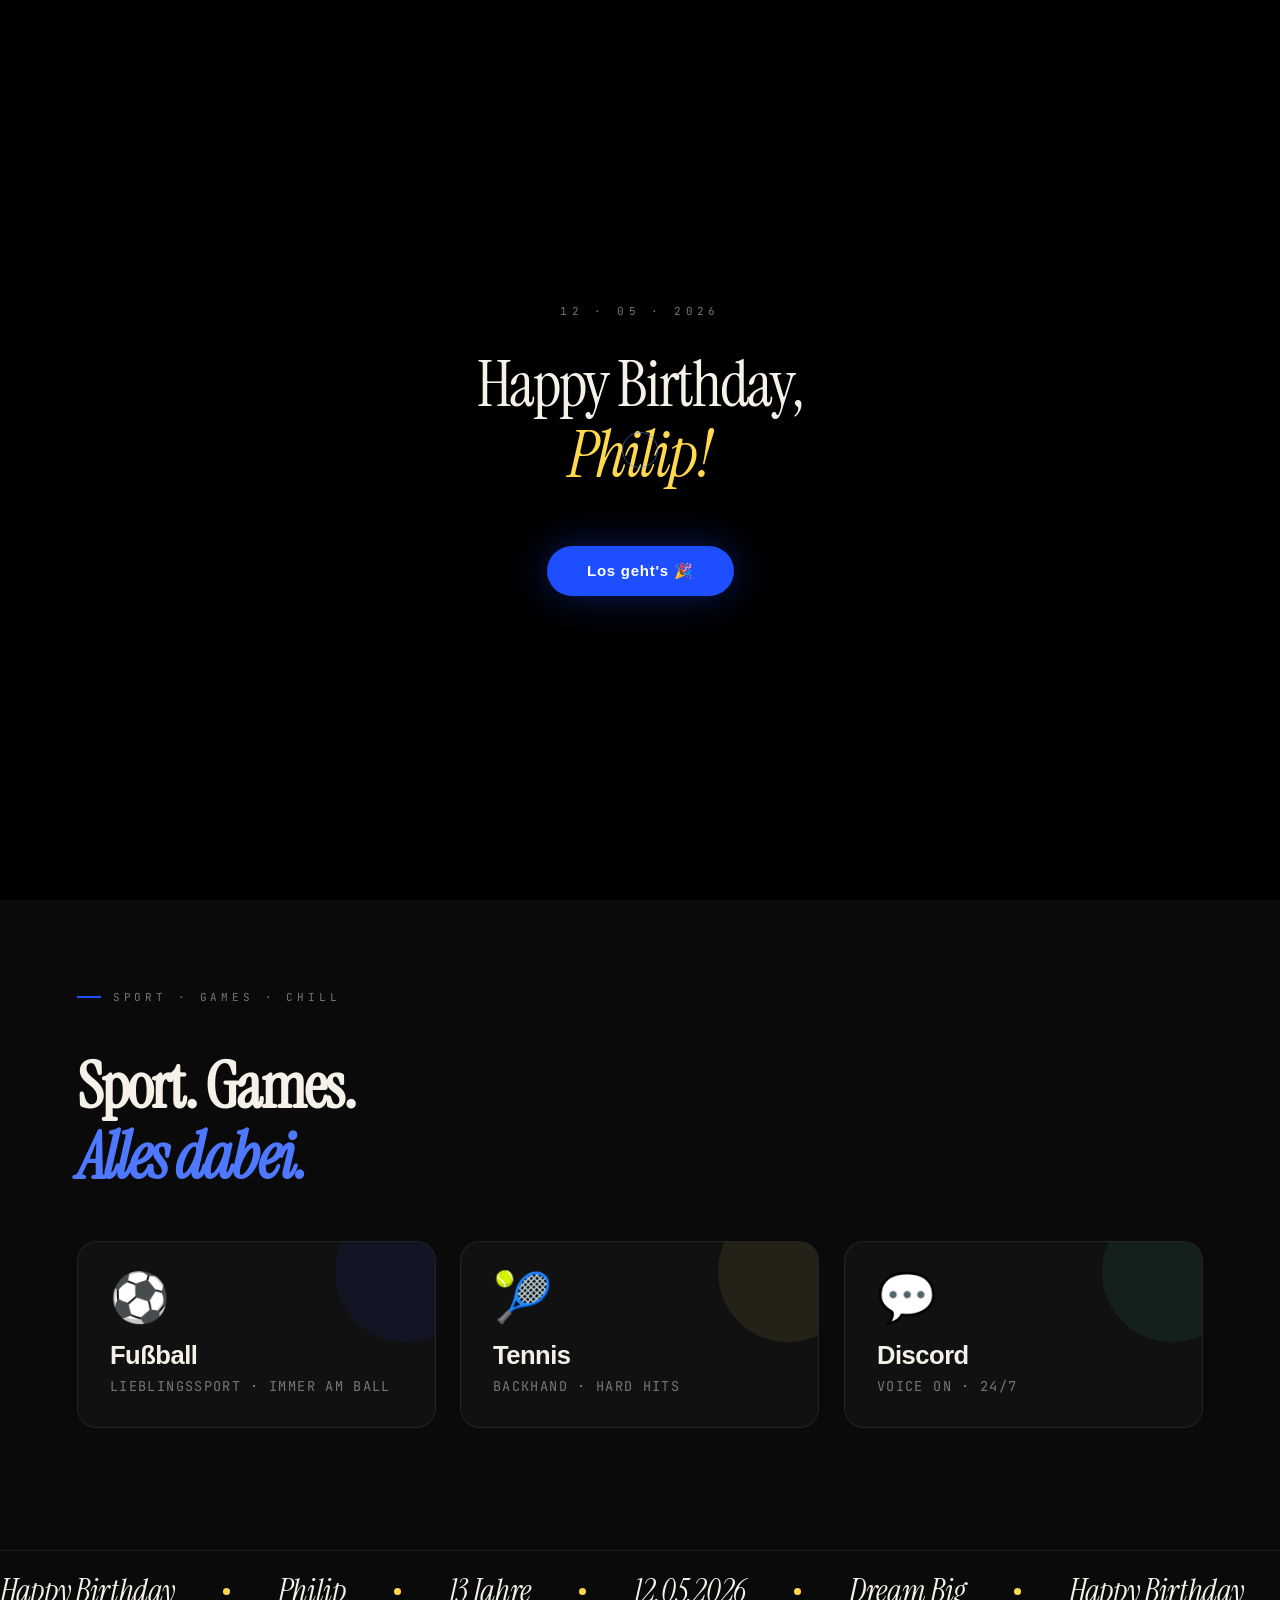
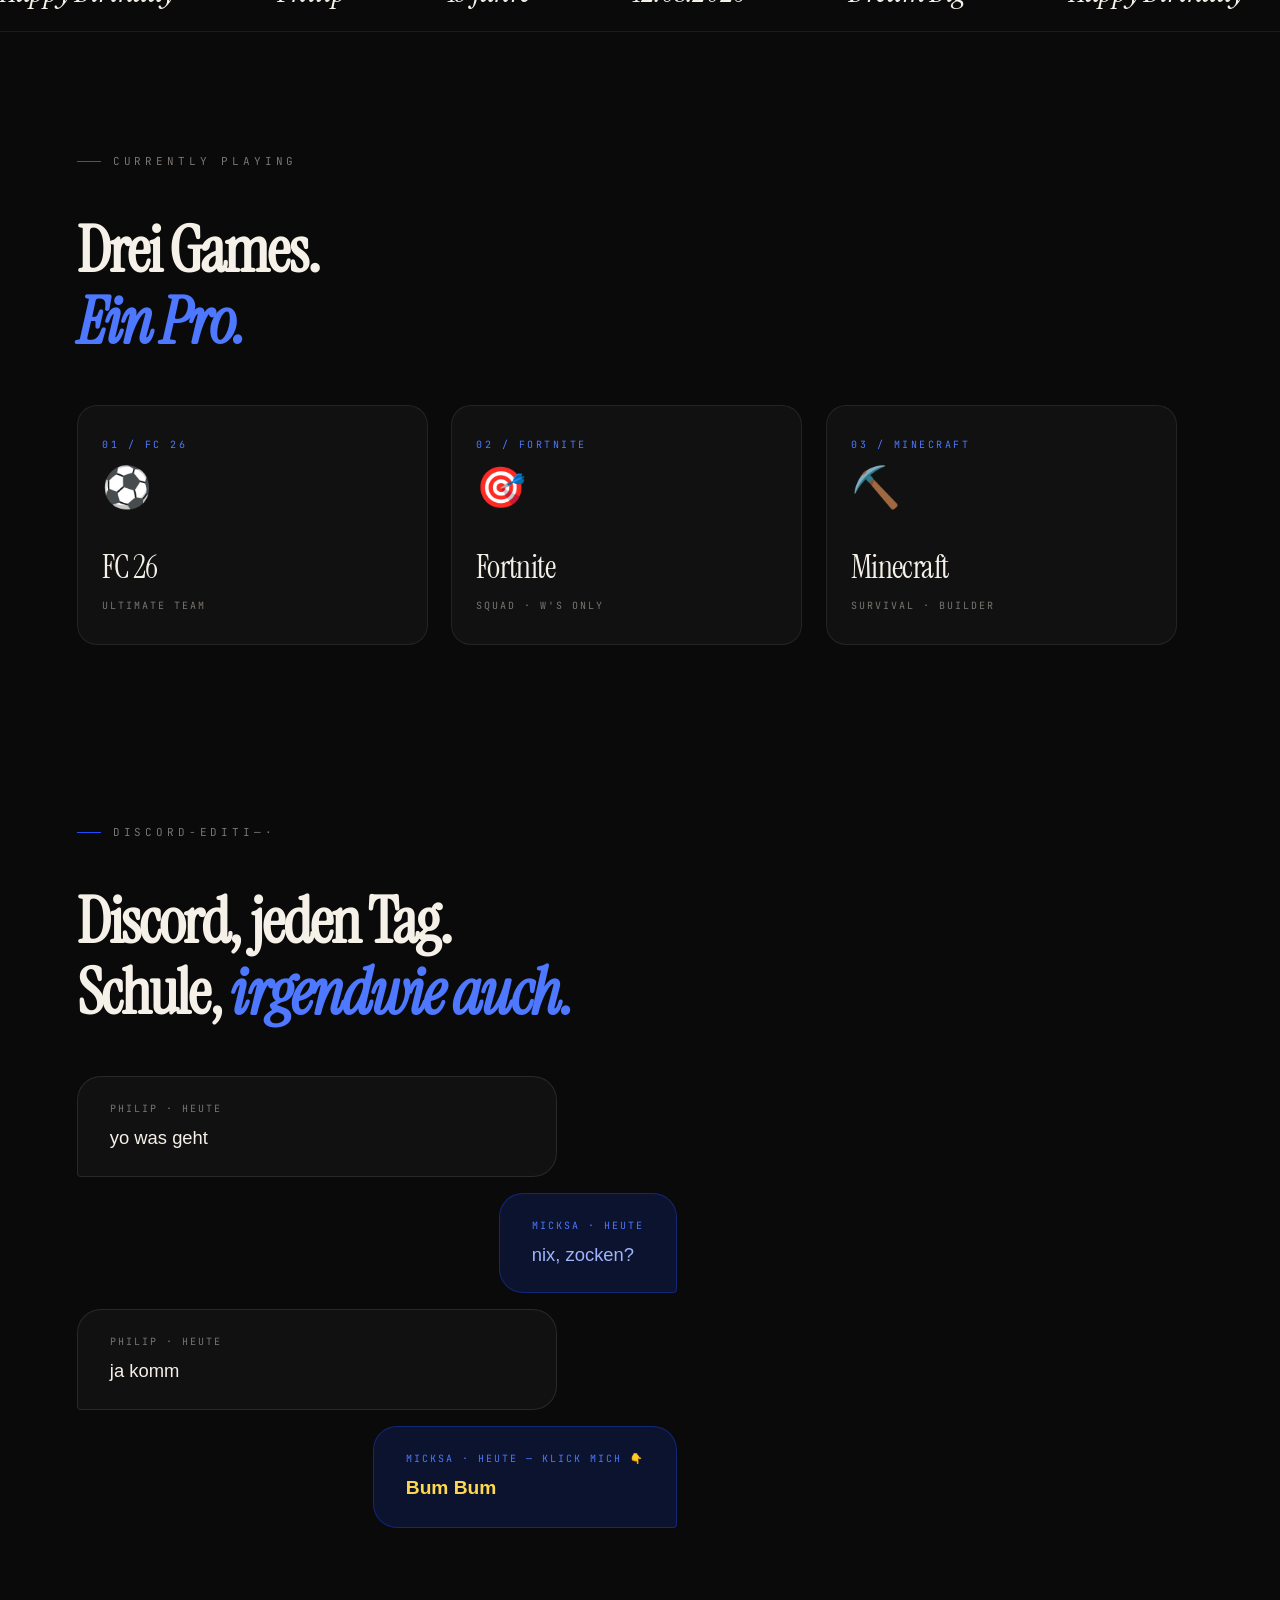
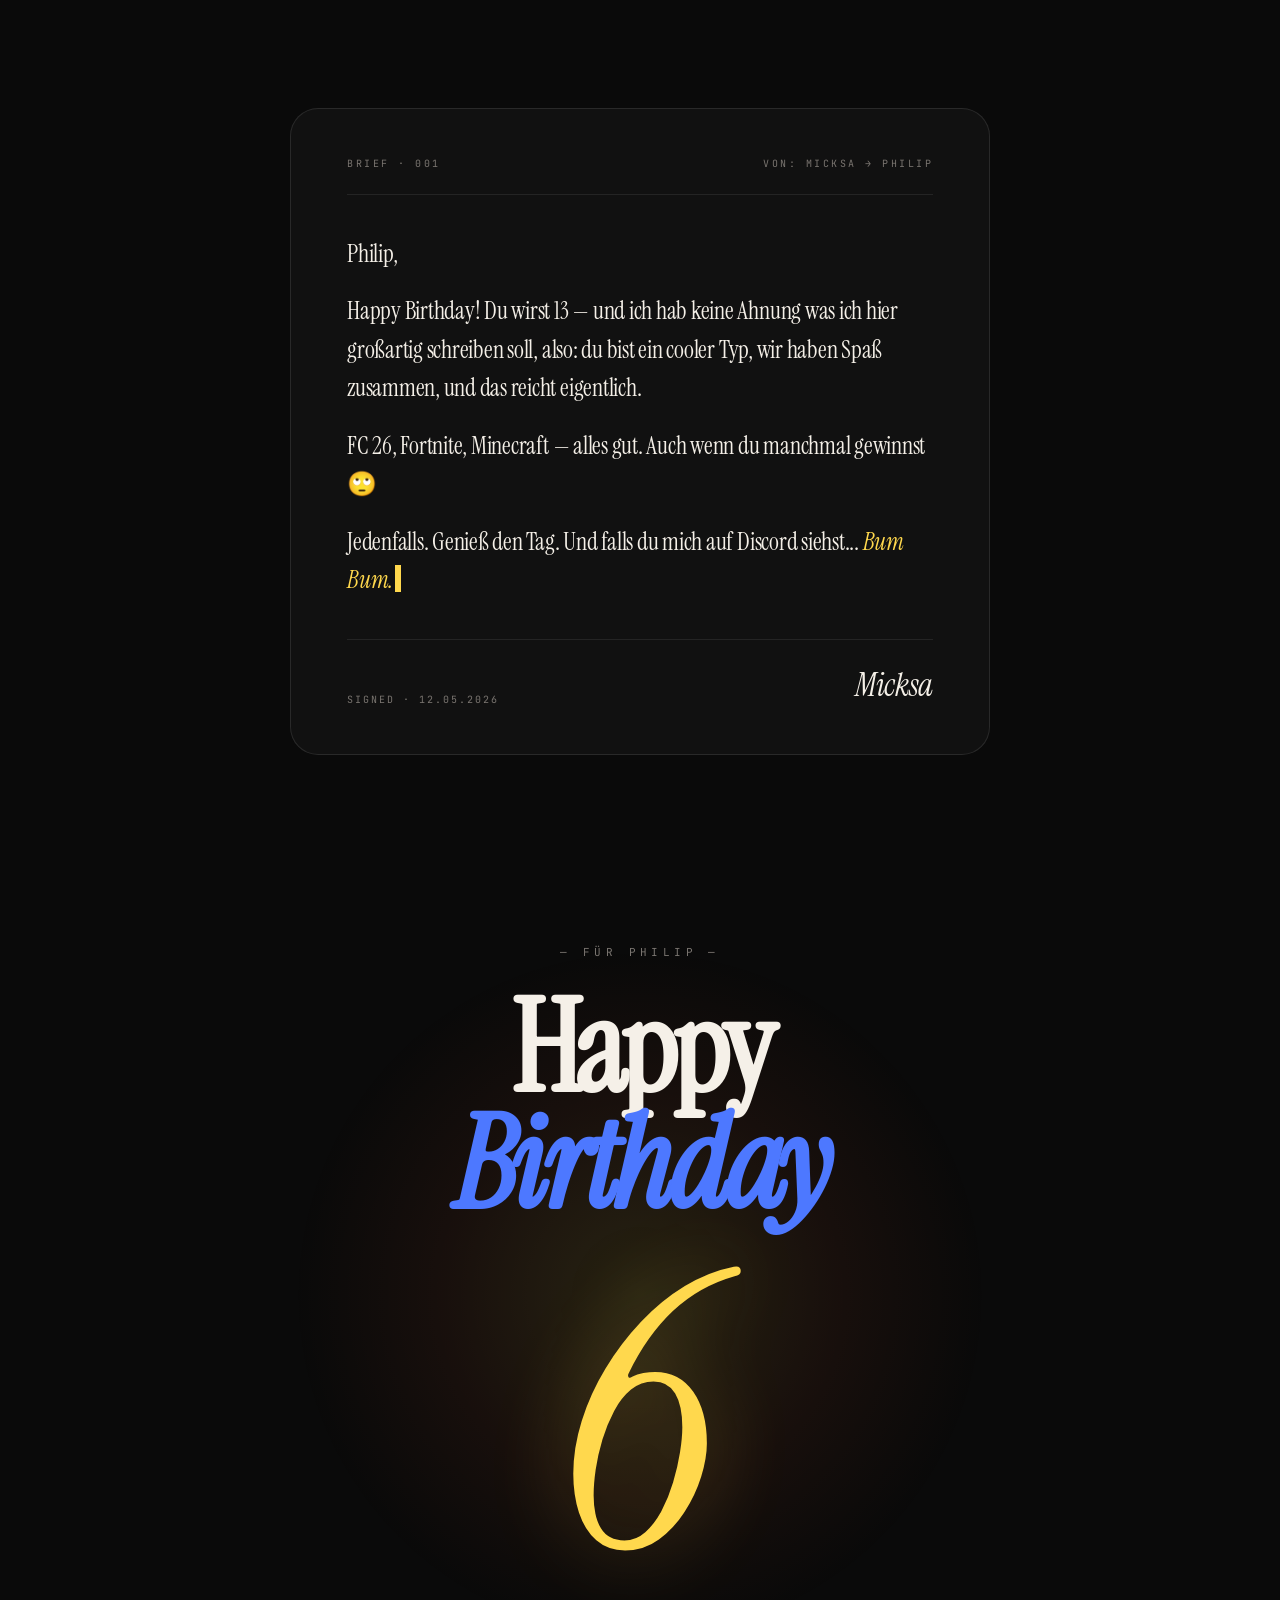
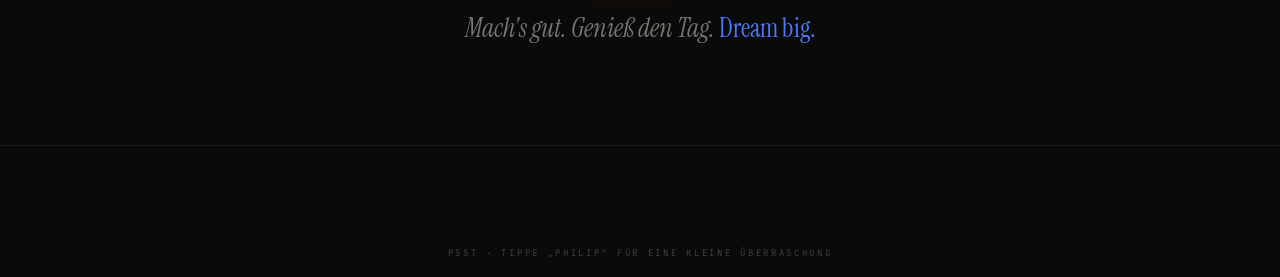
==== philip-birthday.html @ 4ca15276 "Add Philip birthday website" ====
<!DOCTYPE html>
<html lang="de">
<head>
<meta charset="UTF-8">
<meta name="viewport" content="width=device-width, initial-scale=1.0">
<title>Happy Birthday Philip 🎉</title>
<meta name="description" content="Alles Gute zum 13. Geburtstag, Philip!">
<style>
/* ============================================
   PHILIP — HAPPY BIRTHDAY
   Verspielt, bunt, freundlich, schwarz
   ============================================ */

@import url('https://api.fontshare.com/v2/css?f[]=cabinet-grotesk@400,500,700,800,900&display=swap');
@import url('https://fonts.googleapis.com/css2?family=Instrument+Serif:ital@0;1&family=JetBrains+Mono:wght@300;400;500&display=swap');

:root {
  --bg: #0a0a0a;
  --bg-card: #111111;
  --bg-card2: #151515;
  --fg: #f5f0e8;
  --fg-dim: #7a7570;
  --blue: #1d4eff;
  --blue-light: #4d78ff;
  --blue-glow: rgba(29, 78, 255, 0.35);
  --yellow: #ffd84d;
  --yellow-glow: rgba(255, 216, 77, 0.3);
  --orange: #ff6b35;
  --green: #39d98a;
  --pink: #ff4d9e;
  --radius: 20px;
  --radius-sm: 12px;
}

* { box-sizing: border-box; margin: 0; padding: 0; }

html { scroll-behavior: smooth; }

body {
  background: var(--bg);
  color: var(--fg);
  font-family: 'Cabinet Grotesk', 'DM Sans', 'Inter', sans-serif;
  -webkit-font-smoothing: antialiased;
  overflow-x: hidden;
  cursor: default;
}

body.has-cursor,
body.has-cursor * { cursor: none !important; }

::selection { background: var(--blue); color: #fff; }

/* ========== Animated background orbs ========== */
.bg-orbs {
  position: fixed;
  inset: 0;
  z-index: 0;
  overflow: hidden;
  pointer-events: none;
}
.orb {
  position: absolute;
  border-radius: 50%;
  filter: blur(90px);
  opacity: 0.55;
  mix-blend-mode: screen;
  will-change: transform;
}
.orb-1 {
  width: 520px; height: 520px;
  background: radial-gradient(circle, var(--blue) 0%, transparent 70%);
  top: -10%; left: -10%;
  animation: orbDrift1 28s ease-in-out infinite;
}
.orb-2 {
  width: 420px; height: 420px;
  background: radial-gradient(circle, var(--yellow) 0%, transparent 70%);
  top: -5%; right: -10%;
  animation: orbDrift2 34s ease-in-out infinite;
  opacity: 0.4;
}
.orb-3 {
  width: 380px; height: 380px;
  background: radial-gradient(circle, var(--orange) 0%, transparent 70%);
  bottom: -10%; left: 15%;
  animation: orbDrift3 32s ease-in-out infinite;
  opacity: 0.45;
}
.orb-4 {
  width: 340px; height: 340px;
  background: radial-gradient(circle, var(--pink) 0%, transparent 70%);
  bottom: -5%; right: 5%;
  animation: orbDrift4 26s ease-in-out infinite;
  opacity: 0.35;
}
@keyframes orbDrift1 {
  0%, 100% { transform: translate(0, 0) scale(1); }
  33%      { transform: translate(40vw, 50vh) scale(1.15); }
  66%      { transform: translate(20vw, 80vh) scale(0.9); }
}
@keyframes orbDrift2 {
  0%, 100% { transform: translate(0, 0) scale(1); }
  33%      { transform: translate(-50vw, 40vh) scale(1.2); }
  66%      { transform: translate(-30vw, 70vh) scale(0.95); }
}
@keyframes orbDrift3 {
  0%, 100% { transform: translate(0, 0) scale(1); }
  33%      { transform: translate(50vw, -40vh) scale(1.1); }
  66%      { transform: translate(70vw, -20vh) scale(0.85); }
}
@keyframes orbDrift4 {
  0%, 100% { transform: translate(0, 0) scale(1); }
  33%      { transform: translate(-40vw, -50vh) scale(1.25); }
  66%      { transform: translate(-60vw, -30vh) scale(0.9); }
}

/* All sections sit above the orbs */
section, .marquee-wrap, .scroll-progress, .sound-toggle, #intro-overlay {
  position: relative;
  z-index: 1;
}
#intro-overlay { z-index: 10000; }
.scroll-progress { z-index: 1000; }
.sound-toggle { z-index: 500; }

/* ========== Cursor trail ========== */
.cursor-trail {
  position: fixed;
  inset: 0;
  pointer-events: none;
  z-index: 99997;
}
.trail-dot {
  position: absolute;
  width: 6px;
  height: 6px;
  background: var(--blue-light);
  border-radius: 50%;
  pointer-events: none;
  transform: translate(-50%, -50%);
  animation: trailFade 0.7s ease-out forwards;
  box-shadow: 0 0 12px var(--blue-glow);
}
@keyframes trailFade {
  0%   { opacity: 0.8; transform: translate(-50%, -50%) scale(1); }
  100% { opacity: 0;   transform: translate(-50%, -50%) scale(0.3); }
}

/* ========== Magnetic ========== */
[data-magnetic] {
  transition: transform 0.4s cubic-bezier(0.2, 0.7, 0.2, 1);
  will-change: transform;
}

/* ========== Scroll progress ========== */
.scroll-progress {
  position: fixed;
  top: 0; left: 0; right: 0;
  height: 3px;
  background: rgba(255,255,255,0.08);
  z-index: 1000;
}
.scroll-progress .fill {
  height: 100%;
  background: linear-gradient(90deg, var(--blue), var(--yellow));
  width: 0%;
  transition: width 0.1s linear;
}

/* ========== Sound toggle ========== */
.sound-toggle {
  position: fixed;
  bottom: 28px;
  right: 28px;
  z-index: 500;
  background: rgba(255,255,255,0.07);
  backdrop-filter: blur(12px);
  border: 1.5px solid rgba(255,255,255,0.12);
  color: var(--fg-dim);
  font-family: 'JetBrains Mono', monospace;
  font-size: 10px;
  letter-spacing: 0.2em;
  text-transform: uppercase;
  padding: 10px 16px;
  cursor: pointer;
  border-radius: 999px;
  display: flex;
  align-items: center;
  gap: 8px;
  transition: all 0.3s;
}
.sound-toggle:hover {
  border-color: var(--blue);
  color: var(--blue);
}
.sound-toggle .bars {
  display: inline-flex;
  gap: 2px;
  align-items: center;
  height: 12px;
}
.sound-toggle .bars span {
  display: block;
  width: 2px;
  background: currentColor;
  height: 30%;
  border-radius: 999px;
}
.sound-toggle.on .bars span { animation: eq 0.9s ease-in-out infinite; }
.sound-toggle.on .bars span:nth-child(2) { animation-delay: 0.15s; }
.sound-toggle.on .bars span:nth-child(3) { animation-delay: 0.3s; }
.sound-toggle.on .bars span:nth-child(4) { animation-delay: 0.45s; }
@keyframes eq {
  0%, 100% { height: 30%; }
  50% { height: 100%; }
}

/* ========== Custom cursor ========== */
.cursor-dot {
  position: fixed;
  width: 8px;
  height: 8px;
  background: var(--blue);
  border-radius: 50%;
  pointer-events: none;
  z-index: 99999;
  left: -20px;
  top: -20px;
  transform: translate(-50%, -50%);
  transition: transform 0.15s, background 0.3s, width 0.2s, height 0.2s;
  will-change: transform, left, top;
}
.cursor-ring {
  position: fixed;
  width: 36px;
  height: 36px;
  border: 1.5px solid rgba(77, 120, 255, 0.6);
  border-radius: 50%;
  pointer-events: none;
  z-index: 99998;
  left: -50px;
  top: -50px;
  transform: translate(-50%, -50%);
  transition: width 0.3s cubic-bezier(0.2, 0.7, 0.2, 1),
              height 0.3s cubic-bezier(0.2, 0.7, 0.2, 1),
              border-color 0.3s;
  will-change: left, top;
}
.cursor-ring.hover {
  width: 60px;
  height: 60px;
  border-color: var(--blue);
}
.cursor-dot.hover {
  width: 12px;
  height: 12px;
  background: var(--yellow);
}

/* ========== Bum Bum easter egg ========== */
.bumbum-pop {
  position: fixed;
  font-family: 'Instrument Serif', serif;
  font-style: italic;
  font-size: clamp(2.5rem, 7vw, 7rem);
  pointer-events: none;
  z-index: 9000;
  white-space: nowrap;
  animation: bumbumAnim 1.4s cubic-bezier(0.2, 0.9, 0.3, 1) forwards;
}
@keyframes bumbumAnim {
  0%   { opacity: 0; transform: translate(-50%,-50%) scale(0.5) rotate(-6deg); }
  18%  { opacity: 1; transform: translate(-50%,-50%) scale(1.15) rotate(-6deg); }
  65%  { opacity: 1; transform: translate(-50%,-50%) scale(1) rotate(-6deg); }
  100% { opacity: 0; transform: translate(-50%,-50%) scale(1.5) rotate(-6deg); }
}

/* ========== BumBum counter badge ========== */
.bumbum-badge {
  position: fixed;
  bottom: 28px;
  left: 28px;
  z-index: 500;
  background: rgba(255,255,255,0.06);
  border: 1.5px solid rgba(255,255,255,0.1);
  border-radius: 999px;
  padding: 10px 16px;
  font-family: 'JetBrains Mono', monospace;
  font-size: 10px;
  letter-spacing: 0.2em;
  text-transform: uppercase;
  color: var(--fg-dim);
  backdrop-filter: blur(12px);
}
.bumbum-badge span { color: var(--yellow); font-weight: 500; }

/* ========== Reveal animations ========== */
.reveal {
  opacity: 0;
  transform: translateY(36px);
  transition: opacity 1s cubic-bezier(0.2, 0.7, 0.2, 1),
              transform 1s cubic-bezier(0.2, 0.7, 0.2, 1);
}
.reveal.in { opacity: 1; transform: translateY(0); }

.reveal-up {
  opacity: 0;
  transform: translateY(60px);
  transition: opacity 1.2s cubic-bezier(0.2, 0.7, 0.2, 1),
              transform 1.2s cubic-bezier(0.2, 0.7, 0.2, 1);
}
.reveal-up.in { opacity: 1; transform: translateY(0); }

.reveal-scale {
  opacity: 0;
  transform: scale(0.88);
  transition: opacity 1s cubic-bezier(0.2, 0.7, 0.2, 1),
              transform 1s cubic-bezier(0.2, 0.7, 0.2, 1);
}
.reveal-scale.in { opacity: 1; transform: scale(1); }

.delay-1 { transition-delay: 0.1s !important; }
.delay-2 { transition-delay: 0.2s !important; }
.delay-3 { transition-delay: 0.35s !important; }
.delay-4 { transition-delay: 0.5s !important; }
.delay-5 { transition-delay: 0.65s !important; }

/* ========== SECTIONS ========== */
section {
  width: 100%;
  min-height: 100vh;
  display: flex;
  align-items: center;
  justify-content: center;
  padding: 8vh 6vw;
  position: relative;
  overflow: hidden;
}

/* ========== INTRO OVERLAY ========== */
#intro-overlay {
  position: fixed;
  inset: 0;
  background: #000;
  z-index: 10000;
  display: flex;
  align-items: center;
  justify-content: center;
  flex-direction: column;
  gap: 2rem;
  cursor: pointer;
  transition: opacity 1s ease-out, visibility 1s;
}
#intro-overlay.gone {
  opacity: 0;
  visibility: hidden;
  pointer-events: none;
}
.intro-label {
  font-family: 'JetBrains Mono', monospace;
  font-size: 11px;
  letter-spacing: 0.4em;
  color: var(--fg-dim);
  text-transform: uppercase;
  animation: fadeUp 0.8s cubic-bezier(0.2, 0.7, 0.2, 1) 0.2s both;
}
.intro-heading {
  font-family: 'Instrument Serif', serif;
  font-size: clamp(2.5rem, 5vw, 4.5rem);
  letter-spacing: -0.03em;
  text-align: center;
  line-height: 1.1;
  animation: fadeUp 0.8s cubic-bezier(0.2, 0.7, 0.2, 1) 0.4s both;
}
.intro-heading em { font-style: italic; color: var(--yellow); }
.intro-btn {
  margin-top: 1.5rem;
  background: var(--blue);
  color: #fff;
  font-family: 'Cabinet Grotesk', 'DM Sans', sans-serif;
  font-size: 15px;
  font-weight: 700;
  letter-spacing: 0.05em;
  padding: 16px 40px;
  border-radius: 999px;
  border: none;
  cursor: pointer;
  transition: transform 0.25s, box-shadow 0.25s;
  box-shadow: 0 0 40px var(--blue-glow);
  animation: fadeUp 0.8s cubic-bezier(0.2, 0.7, 0.2, 1) 0.6s both;
}
.intro-btn:hover {
  transform: scale(1.06);
  box-shadow: 0 0 70px var(--blue-glow);
}
@keyframes fadeUp {
  from { opacity: 0; transform: translateY(20px); }
  to   { opacity: 1; transform: translateY(0); }
}

/* ========== HERO ========== */
#hero {
  flex-direction: column;
  text-align: center;
  gap: 0;
  min-height: 100vh;
}

.hero-bg-glow {
  position: absolute;
  width: 700px;
  height: 700px;
  border-radius: 50%;
  background: radial-gradient(circle, rgba(29,78,255,0.18) 0%, rgba(77,120,255,0.06) 50%, transparent 70%);
  left: 50%;
  top: 50%;
  transform: translate(-50%, -50%);
  pointer-events: none;
  transition: transform 0.6s cubic-bezier(0.2, 0.7, 0.2, 1);
  will-change: transform;
}

.hero-eyebrow {
  font-family: 'JetBrains Mono', monospace;
  font-size: 11px;
  letter-spacing: 0.4em;
  color: var(--fg-dim);
  text-transform: uppercase;
  margin-bottom: 2rem;
}

.hero-name {
  font-family: 'Instrument Serif', serif;
  font-size: clamp(4rem, 15vw, 14rem);
  line-height: 0.88;
  letter-spacing: -0.02em;
  padding: 0.05em 0.1em;
  position: relative;
}

/* Split-letter spans injected by JS */
.hero-name .letter-wrap {
  background: linear-gradient(135deg, #fff 0%, var(--blue-light) 55%, var(--yellow) 100%);
  -webkit-background-clip: text;
  -webkit-text-fill-color: transparent;
  background-clip: text;
  background-size: 200% 200%;
  animation: heroShimmer 6s ease-in-out infinite alternate;
  display: inline-block;
}

.hero-name .letter {
  display: inline-block;
  opacity: 0;
  transform: translateY(0.5em) scale(0.8);
  transition: opacity 0.7s cubic-bezier(0.2, 0.7, 0.2, 1),
              transform 0.7s cubic-bezier(0.2, 0.7, 0.2, 1);
}
.hero-name .letter.in {
  opacity: 1;
  transform: translateY(0) scale(1);
}

@keyframes heroShimmer {
  0%   { background-position: 0% 50%; }
  100% { background-position: 100% 50%; }
}

.hero-subline {
  font-family: 'Instrument Serif', serif;
  font-style: italic;
  font-size: clamp(1.2rem, 2.5vw, 2.2rem);
  color: var(--fg-dim);
  margin-top: 1.5rem;
  letter-spacing: -0.01em;
}
.hero-subline em { color: var(--yellow); font-style: normal; }

/* Floating confetti shapes */
.confetti {
  position: absolute;
  border-radius: 50%;
  pointer-events: none;
  opacity: 0.5;
  animation: confettiFloat linear infinite;
}
@keyframes confettiFloat {
  0%   { transform: translateY(0) rotate(0deg); opacity: 0.5; }
  100% { transform: translateY(-110vh) rotate(720deg); opacity: 0; }
}

.hero-date-pill {
  margin-top: 3rem;
  display: inline-flex;
  align-items: center;
  gap: 12px;
  padding: 12px 24px;
  border: 1.5px solid rgba(255,255,255,0.15);
  border-radius: 999px;
  font-family: 'JetBrains Mono', monospace;
  font-size: 11px;
  letter-spacing: 0.25em;
  text-transform: uppercase;
  color: var(--fg-dim);
}
.hero-date-pill .dot {
  width: 7px; height: 7px;
  background: var(--yellow);
  border-radius: 50%;
  box-shadow: 0 0 12px var(--yellow-glow);
  animation: pulse 1.6s ease-in-out infinite;
}
@keyframes pulse {
  0%, 100% { transform: scale(1); opacity: 1; }
  50% { transform: scale(1.5); opacity: 0.6; }
}

/* Hero scroll cue */
.hero-scroll-cue {
  position: absolute;
  bottom: 2.5rem;
  left: 50%;
  transform: translateX(-50%);
  display: flex;
  flex-direction: column;
  align-items: center;
  gap: 0.6rem;
  color: var(--fg-dim);
  font-family: 'JetBrains Mono', monospace;
  font-size: 9px;
  letter-spacing: 0.4em;
  text-transform: uppercase;
  opacity: 0;
  animation: scrollCueFade 1s ease-out 2.5s forwards;
}
.hero-scroll-cue .cue-line {
  width: 1px;
  height: 48px;
  background: linear-gradient(to bottom, var(--blue-light), transparent);
  animation: scrollLine 1.8s ease-in-out infinite;
}
@keyframes scrollCueFade {
  from { opacity: 0; transform: translateX(-50%) translateY(8px); }
  to   { opacity: 1; transform: translateX(-50%) translateY(0); }
}
@keyframes scrollLine {
  0%   { transform: scaleY(0); transform-origin: top; opacity: 0; }
  40%  { transform: scaleY(1); transform-origin: top; opacity: 1; }
  60%  { transform: scaleY(1); transform-origin: bottom; opacity: 1; }
  100% { transform: scaleY(0); transform-origin: bottom; opacity: 0; }
}

/* ========== HOBBIES ========== */
#hobbies {
  flex-direction: column;
  gap: 3rem;
  align-items: flex-start;
  min-height: auto;
  padding: 10vh 6vw;
}

.section-label {
  font-family: 'JetBrains Mono', monospace;
  font-size: 11px;
  letter-spacing: 0.35em;
  color: var(--fg-dim);
  text-transform: uppercase;
  display: flex;
  align-items: center;
  gap: 12px;
}
.section-label::before {
  content: '';
  display: block;
  width: 24px;
  height: 1.5px;
  background: var(--blue);
}

.hobbies-heading {
  font-family: 'Instrument Serif', serif;
  font-size: clamp(2.5rem, 5vw, 4rem);
  letter-spacing: -0.03em;
  line-height: 1.1;
  max-width: 18ch;
}
.hobbies-heading em { font-style: italic; color: var(--blue-light); }

.hobbies-grid {
  display: grid;
  grid-template-columns: repeat(auto-fill, minmax(300px, 1fr));
  gap: 1.5rem;
  width: 100%;
  max-width: 1200px;
}

/* Card shine layer */
.card-shine {
  position: absolute;
  inset: 0;
  border-radius: inherit;
  pointer-events: none;
  opacity: 0;
  transition: opacity 0.3s;
  z-index: 2;
}

.hobby-card {
  background: var(--bg-card);
  border: 1.5px solid rgba(255,255,255,0.08);
  border-radius: var(--radius);
  padding: 2rem;
  position: relative;
  overflow: hidden;
  transition: border-color 0.4s, box-shadow 0.4s;
  cursor: default;
  transform-style: preserve-3d;
  will-change: transform;
}
.hobby-card.blue:hover  { border-color: var(--blue);   box-shadow: 0 20px 60px rgba(29,78,255,0.2); }
.hobby-card.yellow:hover{ border-color: var(--yellow);  box-shadow: 0 20px 60px rgba(255,216,77,0.15); }
.hobby-card.green:hover { border-color: var(--green);   box-shadow: 0 20px 60px rgba(57,217,138,0.15); }
.hobby-card.orange:hover{ border-color: var(--orange);  box-shadow: 0 20px 60px rgba(255,107,53,0.15); }
.hobby-card.pink:hover  { border-color: var(--pink);    box-shadow: 0 20px 60px rgba(255,77,158,0.15); }

.hobby-card .card-icon {
  font-size: 3rem;
  margin-bottom: 1.2rem;
  display: block;
  line-height: 1;
  position: relative;
  z-index: 3;
}
.hobby-card .card-title {
  font-size: 1.6rem;
  font-weight: 800;
  letter-spacing: -0.02em;
  margin-bottom: 0.5rem;
  line-height: 1.1;
  position: relative;
  z-index: 3;
}
.hobby-card .card-sub {
  font-size: 0.85rem;
  color: var(--fg-dim);
  font-family: 'JetBrains Mono', monospace;
  letter-spacing: 0.1em;
  text-transform: uppercase;
  position: relative;
  z-index: 3;
}

.hobby-card .accent-blob {
  position: absolute;
  width: 140px;
  height: 140px;
  border-radius: 50%;
  top: -40px;
  right: -40px;
  opacity: 0.08;
  pointer-events: none;
  transition: opacity 0.4s, transform 0.4s;
}
.hobby-card:hover .accent-blob { opacity: 0.18; transform: scale(1.3); }
.hobby-card.blue  .accent-blob { background: var(--blue); }
.hobby-card.yellow .accent-blob{ background: var(--yellow); }
.hobby-card.green  .accent-blob{ background: var(--green); }
.hobby-card.orange .accent-blob{ background: var(--orange); }
.hobby-card.pink   .accent-blob{ background: var(--pink); }

/* ========== GAMES ========== */
#games {
  flex-direction: column;
  gap: 3rem;
  align-items: flex-start;
  min-height: auto;
  padding: 10vh 6vw;
}

.games-row {
  display: grid;
  grid-template-columns: repeat(3, 1fr);
  gap: 1.5rem;
  width: 100%;
  max-width: 1100px;
}

.game-card {
  background: var(--bg-card);
  border: 1.5px solid rgba(255,255,255,0.08);
  border-radius: var(--radius);
  padding: 2rem 1.5rem;
  position: relative;
  overflow: hidden;
  transition: border-color 0.4s, box-shadow 0.4s;
  cursor: default;
  display: flex;
  flex-direction: column;
  gap: 1rem;
  min-height: 240px;
  transform-style: preserve-3d;
  will-change: transform;
}
.game-card:hover {
  border-color: var(--blue);
  box-shadow: 0 24px 60px rgba(29,78,255,0.18);
}
.game-card .num {
  font-family: 'JetBrains Mono', monospace;
  font-size: 10px;
  letter-spacing: 0.25em;
  color: var(--blue-light);
  position: relative;
  z-index: 3;
}
.game-card .g-icon {
  font-size: 2.5rem;
  line-height: 1;
  position: relative;
  z-index: 3;
}
.game-card .g-name {
  font-family: 'Instrument Serif', serif;
  font-size: clamp(1.6rem, 2.5vw, 2.2rem);
  letter-spacing: -0.02em;
  line-height: 1;
  margin-top: auto;
  position: relative;
  z-index: 3;
}
.game-card .g-tag {
  font-family: 'JetBrains Mono', monospace;
  font-size: 10px;
  letter-spacing: 0.2em;
  text-transform: uppercase;
  color: var(--fg-dim);
  position: relative;
  z-index: 3;
}
.game-card .glow-bg {
  position: absolute;
  inset: 0;
  opacity: 0;
  background: radial-gradient(circle at 70% 30%, var(--blue-glow), transparent 70%);
  pointer-events: none;
  transition: opacity 0.5s;
}
.game-card:hover .glow-bg { opacity: 1; }

/* ========== MARQUEE ========== */
.marquee-wrap {
  width: 100%;
  overflow: hidden;
  border-top: 1.5px solid rgba(255,255,255,0.07);
  border-bottom: 1.5px solid rgba(255,255,255,0.07);
  padding: 1.2rem 0;
  margin: 2rem 0;
  position: relative;
  z-index: 2;
}
.marquee-track {
  display: inline-flex;
  gap: 3rem;
  white-space: nowrap;
  animation: marquee 30s linear infinite;
  font-family: 'Instrument Serif', serif;
  font-style: italic;
  font-size: clamp(1.2rem, 2.5vw, 2rem);
  letter-spacing: -0.01em;
}
.marquee-track span {
  display: inline-flex;
  align-items: center;
  gap: 3rem;
}
.marquee-track .dot {
  width: 7px; height: 7px;
  background: var(--yellow);
  border-radius: 50%;
  flex-shrink: 0;
}
@keyframes marquee {
  0% { transform: translateX(0); }
  100% { transform: translateX(-50%); }
}

/* ========== DISCORD ========== */
#discord {
  flex-direction: column;
  align-items: flex-start;
  gap: 3rem;
  min-height: auto;
  padding: 10vh 6vw;
}

.discord-bubble {
  background: var(--bg-card);
  border: 1.5px solid rgba(255,255,255,0.1);
  border-radius: 24px;
  border-bottom-left-radius: 4px;
  padding: 1.5rem 2rem;
  max-width: 480px;
  font-size: 1.15rem;
  line-height: 1.5;
  position: relative;
  transition: border-color 0.3s, transform 0.2s;
}
.discord-bubble.right {
  border-radius: 24px;
  border-bottom-right-radius: 4px;
  align-self: flex-end;
  background: rgba(29,78,255,0.15);
  border-color: rgba(29,78,255,0.35);
  color: #a0b4ff;
}
.discord-bubble.bum-trigger:hover {
  transform: scale(1.02);
  border-color: var(--yellow) !important;
}
.discord-bubble .user {
  font-family: 'JetBrains Mono', monospace;
  font-size: 10px;
  letter-spacing: 0.2em;
  text-transform: uppercase;
  margin-bottom: 0.5rem;
  color: var(--fg-dim);
}
.discord-bubble.right .user { color: var(--blue-light); }

.discord-chat {
  display: flex;
  flex-direction: column;
  gap: 1rem;
  width: 100%;
  max-width: 600px;
}

/* ========== BRIEF ========== */
#brief {
  flex-direction: column;
  align-items: center;
  text-align: left;
  min-height: auto;
  padding: 10vh 6vw;
}

.brief-card {
  max-width: 700px;
  width: 100%;
  background: var(--bg-card);
  border: 1.5px solid rgba(255,255,255,0.1);
  border-radius: 28px;
  padding: 3rem 3.5rem;
  transition: border-color 0.5s, box-shadow 0.5s;
}
.brief-card:hover {
  border-color: rgba(255,255,255,0.18);
  box-shadow: 0 30px 80px rgba(0,0,0,0.4);
}

.brief-header {
  display: flex;
  justify-content: space-between;
  align-items: center;
  margin-bottom: 2.5rem;
  padding-bottom: 1.5rem;
  border-bottom: 1.5px solid rgba(255,255,255,0.08);
  font-family: 'JetBrains Mono', monospace;
  font-size: 10px;
  letter-spacing: 0.25em;
  text-transform: uppercase;
  color: var(--fg-dim);
}

.brief-text {
  font-family: 'Instrument Serif', serif;
  font-size: clamp(1.1rem, 2vw, 1.5rem);
  line-height: 1.6;
  letter-spacing: -0.01em;
  color: var(--fg);
}
.brief-text p { margin-bottom: 1.2rem; }
.brief-text p:last-child { margin-bottom: 0; }
.brief-text em { font-style: italic; color: var(--yellow); }

.brief-signature {
  margin-top: 2.5rem;
  padding-top: 1.5rem;
  border-top: 1.5px solid rgba(255,255,255,0.08);
  display: flex;
  justify-content: space-between;
  align-items: flex-end;
}
.brief-signature .from {
  font-family: 'JetBrains Mono', monospace;
  font-size: 10px;
  letter-spacing: 0.2em;
  text-transform: uppercase;
  color: var(--fg-dim);
}
.brief-signature .name {
  font-family: 'Instrument Serif', serif;
  font-style: italic;
  font-size: 2rem;
  color: var(--fg);
  letter-spacing: -0.01em;
}
.brief-cursor {
  display: inline-block;
  width: 0.5ch;
  height: 1.1em;
  background: var(--yellow);
  vertical-align: -0.15em;
  margin-left: 2px;
  animation: blink 1s steps(2) infinite;
}
@keyframes blink { 0%,49%{opacity:1} 50%,100%{opacity:0} }

/* ========== FINALE ========== */
#finale {
  flex-direction: column;
  text-align: center;
  gap: 2rem;
  min-height: 100vh;
}

.finale-orb {
  position: absolute;
  width: 700px;
  height: 700px;
  border-radius: 50%;
  background: radial-gradient(circle, rgba(255,216,77,0.12) 0%, rgba(255,107,53,0.06) 40%, transparent 70%);
  top: 50%;
  left: 50%;
  transform: translate(-50%, -50%);
  pointer-events: none;
  animation: orbPulse 5s ease-in-out infinite;
}
@keyframes orbPulse {
  0%, 100% { transform: translate(-50%, -50%) scale(1); opacity: 0.8; }
  50%       { transform: translate(-50%, -50%) scale(1.4); opacity: 0.4; }
}

.finale-pre {
  font-family: 'JetBrains Mono', monospace;
  font-size: 11px;
  letter-spacing: 0.4em;
  color: var(--fg-dim);
  text-transform: uppercase;
  position: relative;
  z-index: 2;
}
.finale-hb {
  font-family: 'Instrument Serif', serif;
  font-size: clamp(3rem, 10vw, 10rem);
  line-height: 0.9;
  letter-spacing: -0.04em;
  color: var(--fg);
  position: relative;
  z-index: 2;
}
.finale-hb em {
  font-style: italic;
  color: var(--blue-light);
  display: block;
}
.finale-num {
  font-family: 'Instrument Serif', serif;
  font-style: italic;
  font-size: clamp(10rem, 30vw, 28rem);
  line-height: 0.85;
  color: var(--yellow);
  text-shadow: 0 0 80px var(--yellow-glow);
  animation: numPulse 3s ease-in-out infinite;
  position: relative;
  z-index: 2;
}
@keyframes numPulse {
  0%, 100% { text-shadow: 0 0 80px var(--yellow-glow); }
  50%       { text-shadow: 0 0 180px var(--yellow-glow), 0 0 60px rgba(255,216,77,0.6); }
}
.finale-sub {
  font-family: 'Instrument Serif', serif;
  font-style: italic;
  font-size: clamp(1rem, 2vw, 1.6rem);
  color: var(--fg-dim);
  max-width: 30ch;
  position: relative;
  z-index: 2;
}
.finale-sub em { color: var(--blue-light); font-style: normal; }

/* ========== FOOTER ========== */
#footer {
  min-height: auto;
  padding: 4vh 6vw 6vh;
  flex-direction: column;
  text-align: center;
  gap: 1rem;
  border-top: 1.5px solid rgba(255,255,255,0.07);
}
.footer-text {
  font-family: 'JetBrains Mono', monospace;
  font-size: 10px;
  letter-spacing: 0.3em;
  text-transform: uppercase;
  color: var(--fg-dim);
}
.footer-text em { color: var(--blue-light); font-style: normal; }

/* ========== RESPONSIVE ========== */
@media (max-width: 720px) {
  .games-row { grid-template-columns: 1fr; }
  .hobbies-grid { grid-template-columns: 1fr; }
  .brief-card { padding: 2rem 1.5rem; }
  .brief-signature { flex-direction: column; align-items: flex-start; gap: 1rem; }
  .brief-header { flex-direction: column; align-items: flex-start; gap: 0.5rem; }
  .hero-scroll-cue { display: none; }
  .cursor-dot, .cursor-ring { display: none; }
}

</style>
</head>
<body>

<!-- Animated background orbs -->
<div class="bg-orbs" aria-hidden="true">
  <div class="orb orb-1"></div>
  <div class="orb orb-2"></div>
  <div class="orb orb-3"></div>
  <div class="orb orb-4"></div>
</div>

<!-- Cursor trail container -->
<div class="cursor-trail" aria-hidden="true"></div>

<!-- Scroll progress bar -->
<div class="scroll-progress"><div class="fill"></div></div>

<!-- Sound toggle -->
<button class="sound-toggle" data-magnetic aria-label="Sound an/aus">
  <span class="bars"><span></span><span></span><span></span><span></span></span>
  <span class="label">SOUND OFF</span>
</button>

<!-- Custom cursor (mouse devices only) -->
<div class="cursor-dot"></div>
<div class="cursor-ring"></div>

<!-- ===== INTRO OVERLAY ===== -->
<div id="intro-overlay">
  <div class="intro-label">12 · 05 · 2026</div>
  <div class="intro-heading">Happy Birthday,<br><em>Philip!</em></div>
  <button class="intro-btn" data-magnetic>Los geht's 🎉</button>
</div>

<!-- ===== HERO ===== -->
<section id="hero" data-parallax-scene>
  <div class="hero-bg-glow"></div>
  <div class="hero-eyebrow reveal">Happy 13th Birthday</div>
  <h1 class="hero-name" data-split-letters>Philip</h1>
  <p class="hero-subline reveal delay-3">Heute. Nur um <em>dich.</em></p>
  <div class="hero-date-pill reveal delay-4" data-magnetic>
    <span class="dot"></span>
    <span id="days-left">12.05.2026</span>
  </div>
  <div class="hero-scroll-cue">
    <span>scroll</span>
    <div class="cue-line"></div>
  </div>
</section>

<!-- ===== HOBBIES ===== -->
<section id="hobbies">
  <div class="section-label reveal" data-scramble>Sport · Games · Chill</div>
  <h2 class="hobbies-heading reveal delay-1">
    Sport. Games.<br><em>Alles dabei.</em>
  </h2>
  <div class="hobbies-grid">
    <div class="hobby-card blue reveal" data-tilt>
      <div class="accent-blob"></div>
      <span class="card-icon">⚽</span>
      <div class="card-title">Fußball</div>
      <div class="card-sub">Lieblingssport · Immer am Ball</div>
      <div class="card-shine"></div>
    </div>
    <div class="hobby-card yellow reveal delay-1" data-tilt>
      <div class="accent-blob"></div>
      <span class="card-icon">🎾</span>
      <div class="card-title">Tennis</div>
      <div class="card-sub">Backhand · Hard hits</div>
      <div class="card-shine"></div>
    </div>
    <div class="hobby-card green reveal delay-2" data-tilt>
      <div class="accent-blob"></div>
      <span class="card-icon">💬</span>
      <div class="card-title">Discord</div>
      <div class="card-sub">Voice on · 24/7</div>
      <div class="card-shine"></div>
    </div>
  </div>
</section>

<!-- Marquee -->
<div class="marquee-wrap">
  <div class="marquee-track">
    <span>Happy Birthday <span class="dot"></span> Philip <span class="dot"></span> 13 Jahre <span class="dot"></span> 12.05.2026 <span class="dot"></span> Dream Big <span class="dot"></span> </span>
    <span>Happy Birthday <span class="dot"></span> Philip <span class="dot"></span> 13 Jahre <span class="dot"></span> 12.05.2026 <span class="dot"></span> Dream Big <span class="dot"></span> </span>
  </div>
</div>

<!-- ===== GAMES ===== -->
<section id="games">
  <div class="section-label reveal" data-scramble>Currently Playing</div>
  <h2 class="hobbies-heading reveal delay-1">
    Drei Games.<br><em>Ein Pro.</em>
  </h2>
  <div class="games-row">
    <div class="game-card reveal" data-tilt>
      <div class="glow-bg"></div>
      <div class="num">01 / FC 26</div>
      <div class="g-icon">⚽</div>
      <div class="g-name">FC 26</div>
      <div class="g-tag">Ultimate Team</div>
      <div class="card-shine"></div>
    </div>
    <div class="game-card reveal delay-2" data-tilt>
      <div class="glow-bg"></div>
      <div class="num">02 / FORTNITE</div>
      <div class="g-icon">🎯</div>
      <div class="g-name">Fortnite</div>
      <div class="g-tag">Squad · W's only</div>
      <div class="card-shine"></div>
    </div>
    <div class="game-card reveal delay-4" data-tilt>
      <div class="glow-bg"></div>
      <div class="num">03 / MINECRAFT</div>
      <div class="g-icon">⛏️</div>
      <div class="g-name">Minecraft</div>
      <div class="g-tag">Survival · Builder</div>
      <div class="card-shine"></div>
    </div>
  </div>
</section>

<!-- ===== DISCORD / BUM BUM ===== -->
<section id="discord">
  <div class="section-label reveal" data-scramble>Discord-Edition</div>
  <h2 class="hobbies-heading reveal delay-1">
    Discord, jeden Tag.<br>Schule, <em>irgendwie auch.</em>
  </h2>
  <div class="discord-chat reveal delay-2">
    <div class="discord-bubble">
      <div class="user">Philip · heute</div>
      yo was geht
    </div>
    <div class="discord-bubble right">
      <div class="user">Micksa · heute</div>
      nix, zocken?
    </div>
    <div class="discord-bubble">
      <div class="user">Philip · heute</div>
      ja komm
    </div>
    <div class="discord-bubble right bum-trigger" style="cursor:pointer">
      <div class="user">Micksa · heute — klick mich 👇</div>
      <strong style="color:var(--yellow); font-size:1.2rem;">Bum Bum</strong>
    </div>
  </div>
</section>

<!-- ===== BRIEF ===== -->
<section id="brief">
  <div class="brief-card reveal">
    <div class="brief-header">
      <span>Brief · 001</span>
      <span>Von: Micksa → Philip</span>
    </div>
    <div class="brief-text">
      <p>Philip,</p>
      <p>Happy Birthday! Du wirst 13 — und ich hab keine Ahnung was ich hier großartig schreiben soll, also: du bist ein cooler Typ, wir haben Spaß zusammen, und das reicht eigentlich.</p>
      <p>FC 26, Fortnite, Minecraft — alles gut. Auch wenn du manchmal gewinnst 🙄</p>
      <p>Jedenfalls. Genieß den Tag. Und falls du mich auf Discord siehst... <em>Bum Bum.</em><span class="brief-cursor"></span></p>
    </div>
    <div class="brief-signature">
      <span class="from">Signed · 12.05.2026</span>
      <span class="name">Micksa</span>
    </div>
  </div>
</section>

<!-- ===== FINALE ===== -->
<section id="finale">
  <div class="finale-orb"></div>
  <div class="finale-pre reveal">— Für Philip —</div>
  <h2 class="finale-hb reveal delay-1">
    Happy<br><em>Birthday</em>
  </h2>
  <div class="finale-num" data-finale-num>13</div>
  <p class="finale-sub reveal delay-3">Mach's gut. Genieß den Tag. <em>Dream big.</em></p>
</section>

<!-- ===== FOOTER ===== -->
<section id="footer">
  <div class="footer-text reveal">
    Mit viel Liebe gebaut von <em>Micksa</em> · 2026
  </div>
  <div class="footer-text reveal delay-1" style="opacity:0.5; font-size:9px;">
    PSST · tippe „philip" für eine kleine Überraschung
  </div>
</section>

<script>
/* ============================================
   PHILIP — HAPPY BIRTHDAY
   Interactions, sound, easter eggs
   ============================================ */

(function () {
  'use strict';

  // ============ Audio ============
  let audioCtx = null, masterGain = null, ambientNodes = null, soundOn = false;

  function initAudio() {
    if (audioCtx) return;
    try {
      const AC = window.AudioContext || window.webkitAudioContext;
      audioCtx = new AC();
      masterGain = audioCtx.createGain();
      masterGain.gain.value = 0;
      masterGain.connect(audioCtx.destination);
    } catch (e) {}
  }

  function startAmbient() {
    if (!audioCtx || ambientNodes) return;
    const now = audioCtx.currentTime;

    const osc1 = audioCtx.createOscillator(); osc1.type = 'sine'; osc1.frequency.value = 55;
    const osc2 = audioCtx.createOscillator(); osc2.type = 'sine'; osc2.frequency.value = 82.4;
    const oscGain = audioCtx.createGain(); oscGain.gain.value = 0.12;

    const lfo = audioCtx.createOscillator(); lfo.frequency.value = 0.08;
    const lfoG = audioCtx.createGain(); lfoG.gain.value = 0.06;
    lfo.connect(lfoG).connect(oscGain.gain);

    const bufSize = 2 * audioCtx.sampleRate;
    const buf = audioCtx.createBuffer(1, bufSize, audioCtx.sampleRate);
    const d = buf.getChannelData(0);
    for (let i = 0; i < bufSize; i++) d[i] = Math.random() * 2 - 1;
    const noise = audioCtx.createBufferSource(); noise.buffer = buf; noise.loop = true;
    const nf = audioCtx.createBiquadFilter(); nf.type = 'lowpass'; nf.frequency.value = 350;
    const ng = audioCtx.createGain(); ng.gain.value = 0.025;
    noise.connect(nf).connect(ng).connect(masterGain);

    osc1.connect(oscGain); osc2.connect(oscGain); oscGain.connect(masterGain);
    [osc1, osc2, lfo, noise].forEach(n => n.start(now));
    ambientNodes = { osc1, osc2, lfo, noise };
  }

  function stopAmbient() {
    if (!ambientNodes || !audioCtx) return;
    const now = audioCtx.currentTime;
    try { Object.values(ambientNodes).forEach(n => n.stop(now + 0.05)); } catch (e) {}
    ambientNodes = null;
  }

  function sfxClick(freq = 440, dur = 0.08, vol = 0.1) {
    if (!audioCtx || !soundOn) return;
    const t = audioCtx.currentTime;
    const o = audioCtx.createOscillator(); o.type = 'triangle'; o.frequency.value = freq;
    const g = audioCtx.createGain(); g.gain.value = 0;
    g.gain.linearRampToValueAtTime(vol, t + 0.005);
    g.gain.exponentialRampToValueAtTime(0.0001, t + dur);
    o.connect(g).connect(masterGain); o.start(t); o.stop(t + dur + 0.02);
  }

  function sfxBum() {
    if (!audioCtx || !soundOn) return;
    const t = audioCtx.currentTime;
    const o = audioCtx.createOscillator(); o.type = 'sine';
    o.frequency.setValueAtTime(110, t);
    o.frequency.exponentialRampToValueAtTime(38, t + 0.35);
    const g = audioCtx.createGain(); g.gain.value = 0;
    g.gain.linearRampToValueAtTime(0.38, t + 0.01);
    g.gain.exponentialRampToValueAtTime(0.001, t + 0.55);
    o.connect(g).connect(masterGain); o.start(t); o.stop(t + 0.6);
  }

  function sfxWhoosh() {
    if (!audioCtx || !soundOn) return;
    const t = audioCtx.currentTime;
    const size = audioCtx.sampleRate * 0.5;
    const buf = audioCtx.createBuffer(1, size, audioCtx.sampleRate);
    const d = buf.getChannelData(0);
    for (let i = 0; i < size; i++) d[i] = Math.random() * 2 - 1;
    const src = audioCtx.createBufferSource(); src.buffer = buf;
    const filt = audioCtx.createBiquadFilter(); filt.type = 'bandpass'; filt.Q.value = 1.5;
    filt.frequency.setValueAtTime(150, t);
    filt.frequency.exponentialRampToValueAtTime(3500, t + 0.35);
    const g = audioCtx.createGain(); g.gain.value = 0;
    g.gain.linearRampToValueAtTime(0.18, t + 0.04);
    g.gain.linearRampToValueAtTime(0, t + 0.45);
    src.connect(filt).connect(g).connect(masterGain); src.start(t); src.stop(t + 0.5);
  }

  function sfxPop() {
    if (!audioCtx || !soundOn) return;
    const t = audioCtx.currentTime;
    const o = audioCtx.createOscillator(); o.type = 'sine';
    o.frequency.setValueAtTime(600, t);
    o.frequency.exponentialRampToValueAtTime(200, t + 0.12);
    const g = audioCtx.createGain(); g.gain.value = 0;
    g.gain.linearRampToValueAtTime(0.2, t + 0.005);
    g.gain.exponentialRampToValueAtTime(0.001, t + 0.15);
    o.connect(g).connect(masterGain); o.start(t); o.stop(t + 0.18);
  }

  function toggleSound() {
    initAudio();
    if (!audioCtx) return;
    if (audioCtx.state === 'suspended') audioCtx.resume();
    soundOn = !soundOn;
    const target = soundOn ? 0.45 : 0;
    masterGain.gain.cancelScheduledValues(audioCtx.currentTime);
    masterGain.gain.setTargetAtTime(target, audioCtx.currentTime, 0.4);
    const btn = document.querySelector('.sound-toggle');
    if (btn) {
      btn.classList.toggle('on', soundOn);
      btn.querySelector('.label').textContent = soundOn ? 'SOUND ON' : 'SOUND OFF';
    }
    if (soundOn) startAmbient(); else setTimeout(stopAmbient, 700);
  }

  // ============ BUM BUM ============
  let bumbumCount = 0;
  let bumbumCooldown = false;
  const COLORS = ['#1d4eff', '#ffd84d', '#ff6b35', '#39d98a', '#ff4d9e', '#4d78ff'];

  function showBumBum(x, y) {
    if (bumbumCooldown) return;
    bumbumCooldown = true;
    setTimeout(() => bumbumCooldown = false, 1100);

    const el = document.createElement('div');
    el.className = 'bumbum-pop';
    const color = COLORS[Math.floor(Math.random() * COLORS.length)];
    el.style.color = color;
    el.style.textShadow = `0 0 40px ${color}88`;
    el.textContent = 'Bum Bum';
    const cx = x !== undefined ? x : window.innerWidth * (0.2 + Math.random() * 0.6);
    const cy = y !== undefined ? y : window.innerHeight * (0.2 + Math.random() * 0.6);
    el.style.left = cx + 'px';
    el.style.top = cy + 'px';
    document.body.appendChild(el);
    sfxBum();

    bumbumCount++;
    const badge = document.getElementById('bumbum-count');
    if (badge) badge.textContent = String(bumbumCount).padStart(3, '0');
    setTimeout(() => el.remove(), 1500);

    spawnConfettiBurst(cx, cy, 10, color);
  }

  function spawnConfettiBurst(cx, cy, count, color) {
    for (let i = 0; i < count; i++) {
      const p = document.createElement('div');
      const size = 4 + Math.random() * 7;
      const angle = (i / count) * Math.PI * 2 + Math.random() * 0.5;
      const dist = 40 + Math.random() * 90;
      const tx = Math.cos(angle) * dist;
      const ty = Math.sin(angle) * dist;
      p.style.cssText = `
        position:fixed; left:${cx}px; top:${cy}px;
        width:${size}px; height:${size}px;
        background:${Math.random() > 0.5 ? color : '#fff'};
        border-radius:${Math.random() > 0.5 ? '50%' : '2px'};
        pointer-events:none; z-index:8999;
        transform: translate(-50%,-50%);
      `;
      document.body.appendChild(p);
      const kf = p.animate([
        { transform: `translate(-50%,-50%)`, opacity: 1 },
        { transform: `translate(calc(-50% + ${tx}px), calc(-50% + ${ty}px)) rotate(${Math.random()*360}deg)`, opacity: 0 }
      ], { duration: 500 + Math.random() * 300, easing: 'ease-out', fill: 'forwards' });
      kf.onfinish = () => p.remove();
    }
  }

  // ============ Floating confetti (hero background) ============
  function setupFloatingConfetti() {
    const hero = document.getElementById('hero');
    if (!hero) return;
    const colors = ['#1d4eff', '#ffd84d', '#ff6b35', '#39d98a', '#ff4d9e'];
    for (let i = 0; i < 20; i++) {
      const el = document.createElement('div');
      el.className = 'confetti';
      const size = 4 + Math.random() * 10;
      el.style.cssText = `
        width:${size}px; height:${size}px;
        background:${colors[i % colors.length]};
        border-radius:${Math.random() > 0.5 ? '50%' : '2px'};
        left:${Math.random() * 100}%;
        top:${80 + Math.random() * 50}%;
        animation-duration:${6 + Math.random() * 10}s;
        animation-delay:${Math.random() * -12}s;
      `;
      hero.appendChild(el);
    }
  }

  // ============ Custom cursor ============
  function setupCursor() {
    if (!window.matchMedia('(pointer: fine)').matches) return;

    const dot = document.querySelector('.cursor-dot');
    const ring = document.querySelector('.cursor-ring');
    if (!dot || !ring) return;

    document.body.classList.add('has-cursor');

    let mx = window.innerWidth / 2, my = window.innerHeight / 2;
    let rx = mx, ry = my;

    document.addEventListener('mousemove', e => {
      mx = e.clientX;
      my = e.clientY;
      dot.style.left = mx + 'px';
      dot.style.top = my + 'px';
    });

    function animateRing() {
      rx += (mx - rx) * 0.1;
      ry += (my - ry) * 0.1;
      ring.style.left = rx + 'px';
      ring.style.top = ry + 'px';
      requestAnimationFrame(animateRing);
    }
    animateRing();

    const interactives = 'button, a, .hobby-card, .game-card, .bum-trigger, .sound-toggle, .discord-bubble';
    document.querySelectorAll(interactives).forEach(el => {
      el.addEventListener('mouseenter', () => {
        dot.classList.add('hover');
        ring.classList.add('hover');
      });
      el.addEventListener('mouseleave', () => {
        dot.classList.remove('hover');
        ring.classList.remove('hover');
      });
    });
  }

  // ============ 3D Tilt on cards ============
  function setupTilt() {
    document.querySelectorAll('[data-tilt]').forEach(el => {
      let rafId = null;
      let targetRx = 0, targetRy = 0;
      let currentRx = 0, currentRy = 0;

      el.addEventListener('mousemove', e => {
        const rect = el.getBoundingClientRect();
        const x = e.clientX - rect.left;
        const y = e.clientY - rect.top;
        const cx = rect.width / 2;
        const cy = rect.height / 2;
        targetRx = ((y - cy) / cy) * 10;
        targetRy = ((x - cx) / cx) * -10;

        const shine = el.querySelector('.card-shine');
        if (shine) {
          const px = (x / rect.width) * 100;
          const py = (y / rect.height) * 100;
          shine.style.background = `radial-gradient(circle at ${px}% ${py}%, rgba(255,255,255,0.12) 0%, transparent 55%)`;
          shine.style.opacity = '1';
        }

        if (!rafId) {
          const tick = () => {
            currentRx += (targetRx - currentRx) * 0.15;
            currentRy += (targetRy - currentRy) * 0.15;
            el.style.transform = `perspective(900px) rotateX(${currentRx}deg) rotateY(${currentRy}deg) translateZ(8px)`;
            if (Math.abs(targetRx - currentRx) > 0.05 || Math.abs(targetRy - currentRy) > 0.05) {
              rafId = requestAnimationFrame(tick);
            } else {
              rafId = null;
            }
          };
          rafId = requestAnimationFrame(tick);
        }
      });

      el.addEventListener('mouseleave', () => {
        targetRx = 0;
        targetRy = 0;
        const lerp = () => {
          currentRx += (0 - currentRx) * 0.12;
          currentRy += (0 - currentRy) * 0.12;
          el.style.transform = `perspective(900px) rotateX(${currentRx}deg) rotateY(${currentRy}deg) translateZ(0px)`;
          if (Math.abs(currentRx) > 0.05 || Math.abs(currentRy) > 0.05) {
            requestAnimationFrame(lerp);
          } else {
            el.style.transform = '';
          }
        };
        requestAnimationFrame(lerp);

        const shine = el.querySelector('.card-shine');
        if (shine) shine.style.opacity = '0';
      });
    });
  }

  // ============ Hero parallax ============
  function setupHeroParallax() {
    const hero = document.getElementById('hero');
    const glow = hero && hero.querySelector('.hero-bg-glow');
    if (!glow) return;

    let tx = 0, ty = 0;
    document.addEventListener('mousemove', e => {
      tx = (e.clientX / window.innerWidth - 0.5) * 60;
      ty = (e.clientY / window.innerHeight - 0.5) * 40;
    });

    let cx = 0, cy = 0;
    const tick = () => {
      cx += (tx - cx) * 0.06;
      cy += (ty - cy) * 0.06;
      glow.style.transform = `translate(calc(-50% + ${cx}px), calc(-50% + ${cy}px))`;
      requestAnimationFrame(tick);
    };
    tick();
  }

  // ============ Split letters (hero name) ============
  function setupSplitLetters() {
    document.querySelectorAll('[data-split-letters]').forEach(el => {
      const text = el.textContent.trim();
      el.innerHTML = '';
      el.style.opacity = '1';

      // Wrap in a gradient container
      const wrap = document.createElement('span');
      wrap.className = 'letter-wrap';

      [...text].forEach((char, i) => {
        const span = document.createElement('span');
        span.className = 'letter';
        span.textContent = char === ' ' ? ' ' : char;
        span.style.transitionDelay = `${i * 0.07}s`;
        wrap.appendChild(span);
      });

      el.appendChild(wrap);
    });
  }

  function triggerLetters() {
    document.querySelectorAll('.hero-name .letter').forEach(span => {
      span.classList.add('in');
    });
  }

  // ============ Finale number count-up ============
  function setupFinaleNum() {
    const el = document.querySelector('[data-finale-num]');
    if (!el) return;

    const target = parseInt(el.textContent, 10);
    let triggered = false;

    const obs = new IntersectionObserver(entries => {
      if (triggered || !entries[0].isIntersecting) return;
      triggered = true;
      let count = 0;
      const tick = () => {
        count++;
        el.textContent = count;
        if (count < target) setTimeout(tick, 80);
      };
      tick();
    }, { threshold: 0.4 });

    obs.observe(el);
  }

  // ============ Intro ============
  function setupIntro() {
    const overlay = document.getElementById('intro-overlay');
    if (!overlay) return;
    const btn = overlay.querySelector('.intro-btn');
    const go = () => {
      initAudio();
      if (audioCtx && audioCtx.state === 'suspended') audioCtx.resume();
      if (!soundOn) toggleSound();
      sfxWhoosh();
      overlay.classList.add('gone');
      setTimeout(() => overlay.remove(), 1100);
      // Trigger hero letter animation after intro fades
      setTimeout(triggerLetters, 400);
    };
    btn.addEventListener('click', e => { e.stopPropagation(); go(); });
  }

  // ============ Scroll reveals ============
  function setupReveals() {
    const els = document.querySelectorAll('.reveal, .reveal-up, .reveal-scale');
    const obs = new IntersectionObserver(entries => {
      entries.forEach(e => {
        if (e.isIntersecting) { e.target.classList.add('in'); sfxPop(); }
      });
    }, { threshold: 0.12, rootMargin: '0px 0px -8% 0px' });
    els.forEach(el => obs.observe(el));
  }

  // ============ Scroll progress ============
  function setupScrollProgress() {
    const fill = document.querySelector('.scroll-progress .fill');
    if (!fill) return;
    window.addEventListener('scroll', () => {
      const s = window.scrollY;
      const total = document.documentElement.scrollHeight - window.innerHeight;
      fill.style.width = Math.min(100, (s / total) * 100) + '%';
    }, { passive: true });
  }

  // ============ Countdown ============
  function setupCountdown() {
    const el = document.getElementById('days-left');
    if (!el) return;
    const target = new Date('2026-05-12T00:00:00');
    const update = () => {
      const now = new Date();
      const diff = target - now;
      const days = Math.ceil(diff / 86400000);
      if (days > 0) el.textContent = `Noch ${days} Tage`;
      else if (days === 0) el.textContent = 'HEUTE! 🎉';
      else el.textContent = '12.05.2026';
    };
    update();
    setInterval(update, 60000);
  }

  // ============ BumBum triggers (only explicit) ============
  function setupBumBum() {
    document.addEventListener('click', e => {
      if (e.target.closest('.bum-trigger')) {
        showBumBum(e.clientX, e.clientY);
      }
    });
  }

  // ============ Keyboard easter eggs ============
  function setupKeyEggs() {
    const konami = ['ArrowUp','ArrowUp','ArrowDown','ArrowDown','ArrowLeft','ArrowRight','ArrowLeft','ArrowRight','b','a'];
    let buf = [];
    document.addEventListener('keydown', e => {
      buf.push(e.key);
      if (buf.length > 12) buf.shift();

      if (buf.slice(-10).join(',').toLowerCase() === konami.join(',').toLowerCase()) {
        for (let i = 0; i < 4; i++) setTimeout(() => showBumBum(), i * 200);
        buf = [];
        return;
      }

      if (buf.slice(-6).join('').toLowerCase() === 'philip') {
        for (let i = 0; i < 3; i++) setTimeout(() => showBumBum(), i * 220);
        buf = [];
      }
    });
  }

  // ============ Cursor trail ============
  function setupCursorTrail() {
    if (!window.matchMedia('(pointer: fine)').matches) return;
    const container = document.querySelector('.cursor-trail');
    if (!container) return;
    let last = 0;
    document.addEventListener('mousemove', e => {
      const now = performance.now();
      if (now - last < 28) return;
      last = now;
      const dot = document.createElement('div');
      dot.className = 'trail-dot';
      dot.style.left = e.clientX + 'px';
      dot.style.top = e.clientY + 'px';
      const hue = ['#1d4eff', '#4d78ff', '#ffd84d', '#ff6b35'][Math.floor(Math.random() * 4)];
      dot.style.background = hue;
      dot.style.boxShadow = `0 0 12px ${hue}88`;
      container.appendChild(dot);
      setTimeout(() => dot.remove(), 720);
    });
  }

  // ============ Magnetic hover ============
  function setupMagnetic() {
    if (!window.matchMedia('(pointer: fine)').matches) return;
    document.querySelectorAll('[data-magnetic]').forEach(el => {
      const strength = 0.35;
      el.addEventListener('mousemove', e => {
        const rect = el.getBoundingClientRect();
        const cx = rect.left + rect.width / 2;
        const cy = rect.top + rect.height / 2;
        const dx = (e.clientX - cx) * strength;
        const dy = (e.clientY - cy) * strength;
        el.style.transform = `translate(${dx}px, ${dy}px)`;
      });
      el.addEventListener('mouseleave', () => {
        el.style.transform = '';
      });
    });
  }

  // ============ Text scramble ============
  function scrambleText(el, finalText, duration = 900) {
    const chars = '!<>-_\\/[]{}—=+*^?#·•◆◇';
    const start = performance.now();
    const tick = now => {
      const p = Math.min((now - start) / duration, 1);
      const reveal = Math.floor(p * finalText.length);
      let out = '';
      for (let i = 0; i < finalText.length; i++) {
        if (i < reveal) out += finalText[i];
        else if (finalText[i] === ' ') out += ' ';
        else out += chars[Math.floor(Math.random() * chars.length)];
      }
      el.textContent = out;
      if (p < 1) requestAnimationFrame(tick);
      else el.textContent = finalText;
    };
    requestAnimationFrame(tick);
  }

  function setupScramble() {
    const els = document.querySelectorAll('[data-scramble]');
    const obs = new IntersectionObserver(entries => {
      entries.forEach(entry => {
        if (entry.isIntersecting && !entry.target.dataset.scrambled) {
          entry.target.dataset.scrambled = '1';
          const text = entry.target.textContent;
          scrambleText(entry.target, text);
        }
      });
    }, { threshold: 0.3 });
    els.forEach(el => obs.observe(el));
  }

  // ============ Hover SFX ============
  function setupHoverSFX() {
    document.querySelectorAll('.hobby-card, .game-card').forEach((el, i) => {
      el.addEventListener('mouseenter', () => sfxClick(400 + i * 40, 0.05, 0.04));
    });
  }

  // ============ Init ============
  document.addEventListener('DOMContentLoaded', () => {
    setupSplitLetters();   // Must run before intro, sets up spans
    setupIntro();
    setupFloatingConfetti();
    setupCursor();
    setupCursorTrail();
    setupMagnetic();
    setupScramble();
    setupTilt();
    setupHeroParallax();
    setupReveals();
    setupScrollProgress();
    setupCountdown();
    setupBumBum();
    setupKeyEggs();
    setupHoverSFX();
    setupFinaleNum();

    // Sound toggle button
    const btn = document.querySelector('.sound-toggle');
    if (btn) btn.addEventListener('click', () => { toggleSound(); sfxClick(660); });
  });

})();

</script>
</body>
</html>
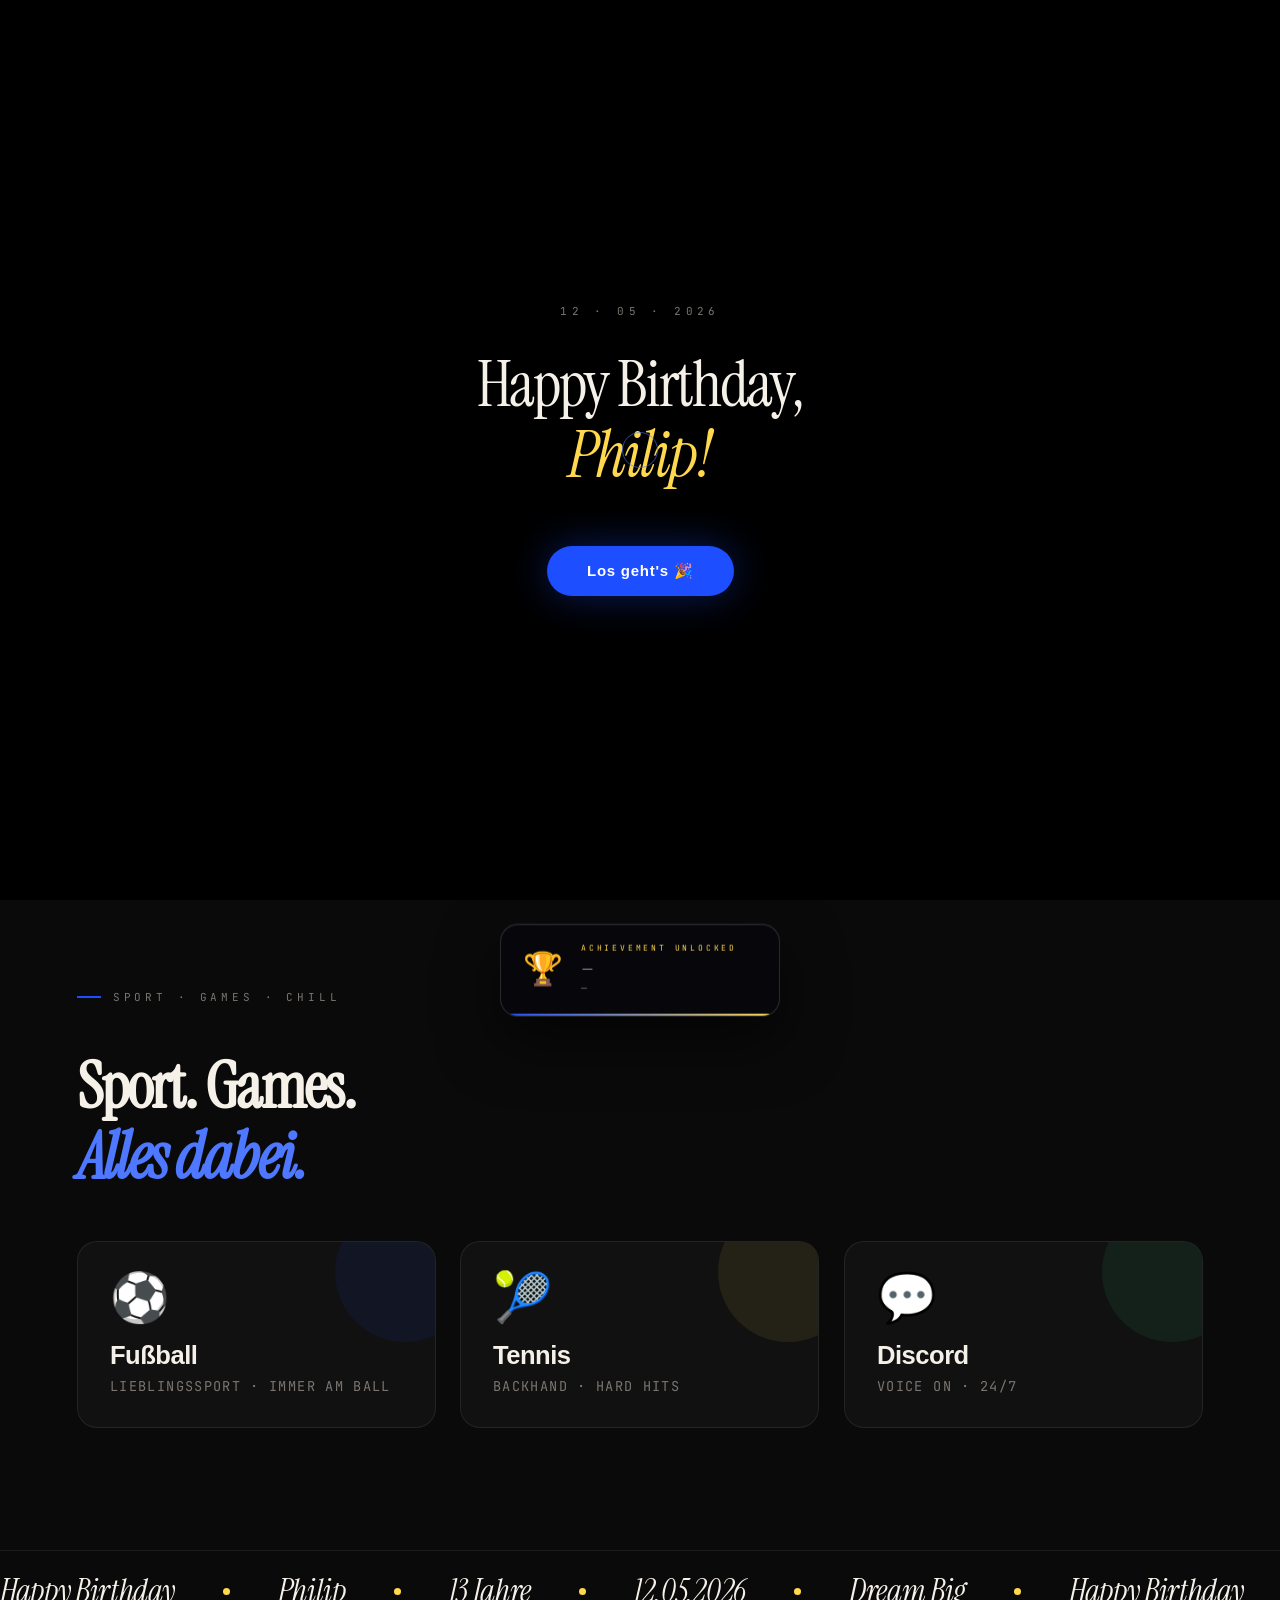
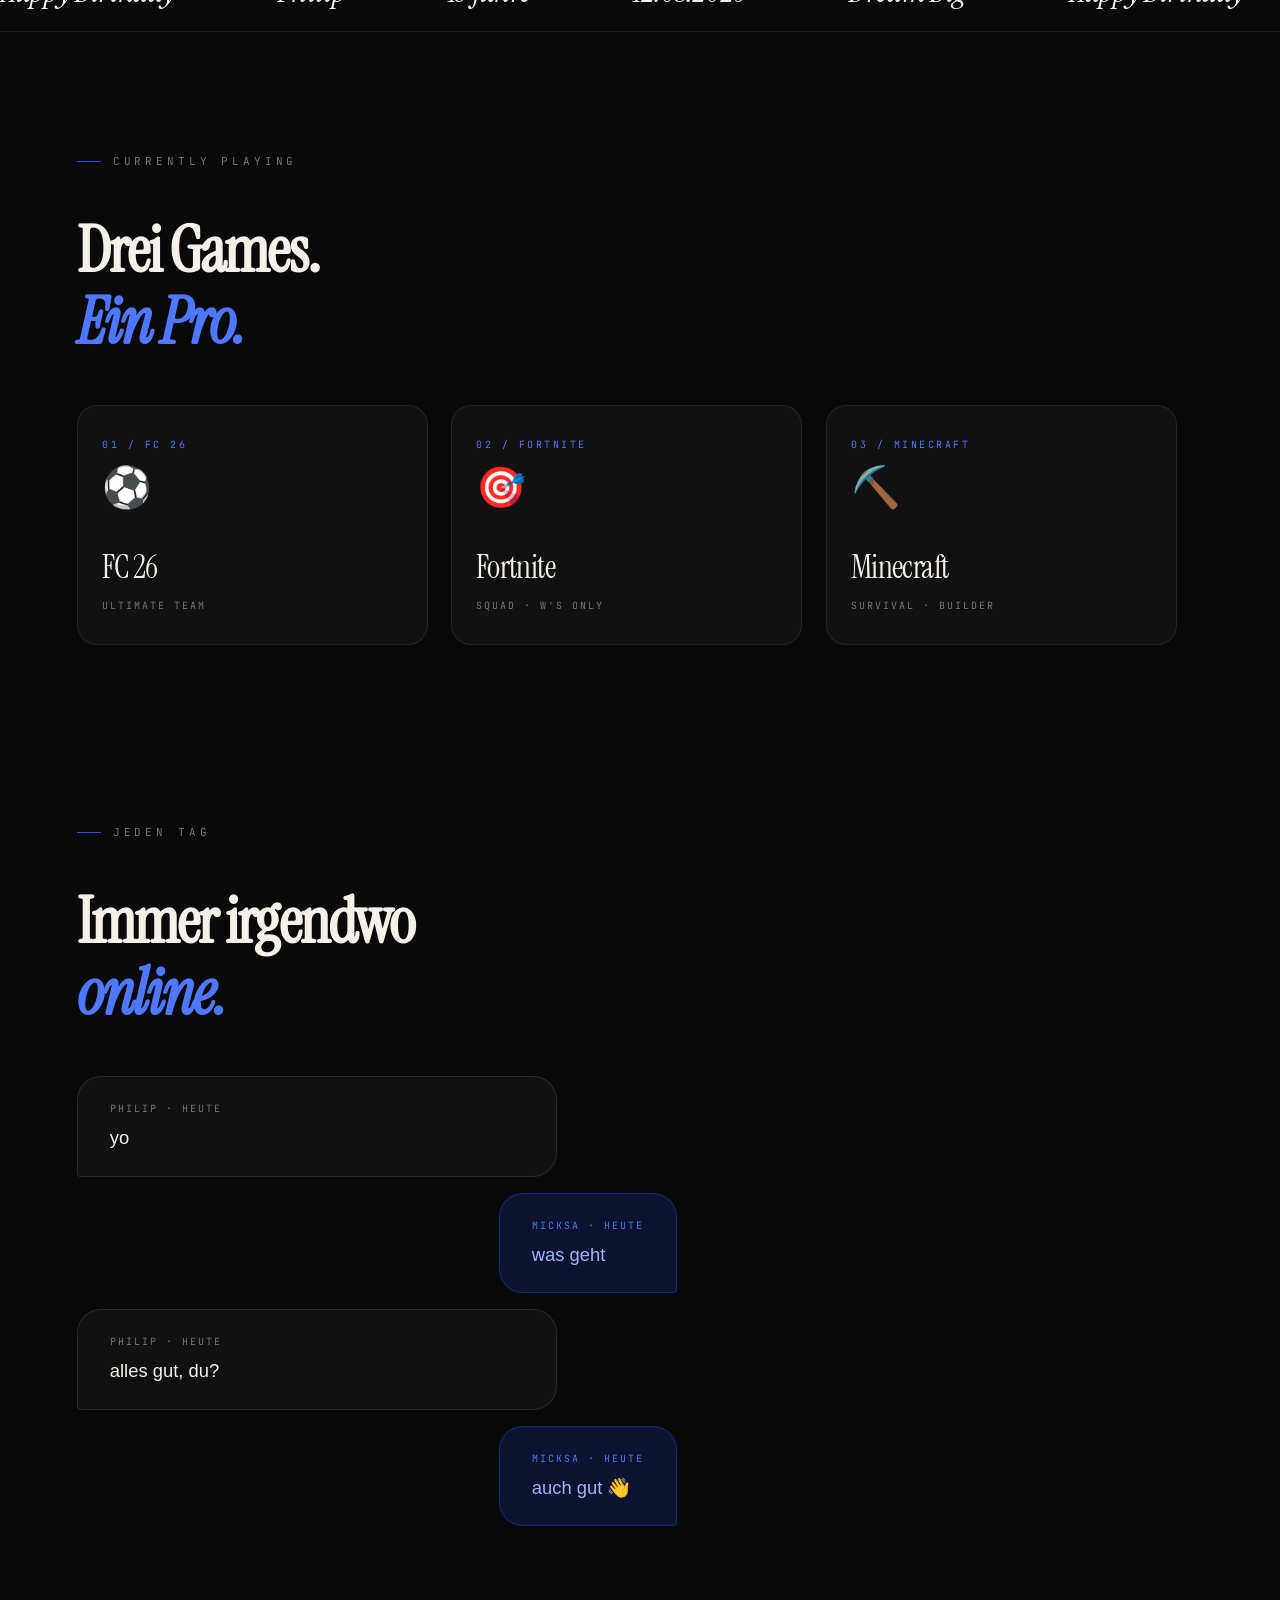
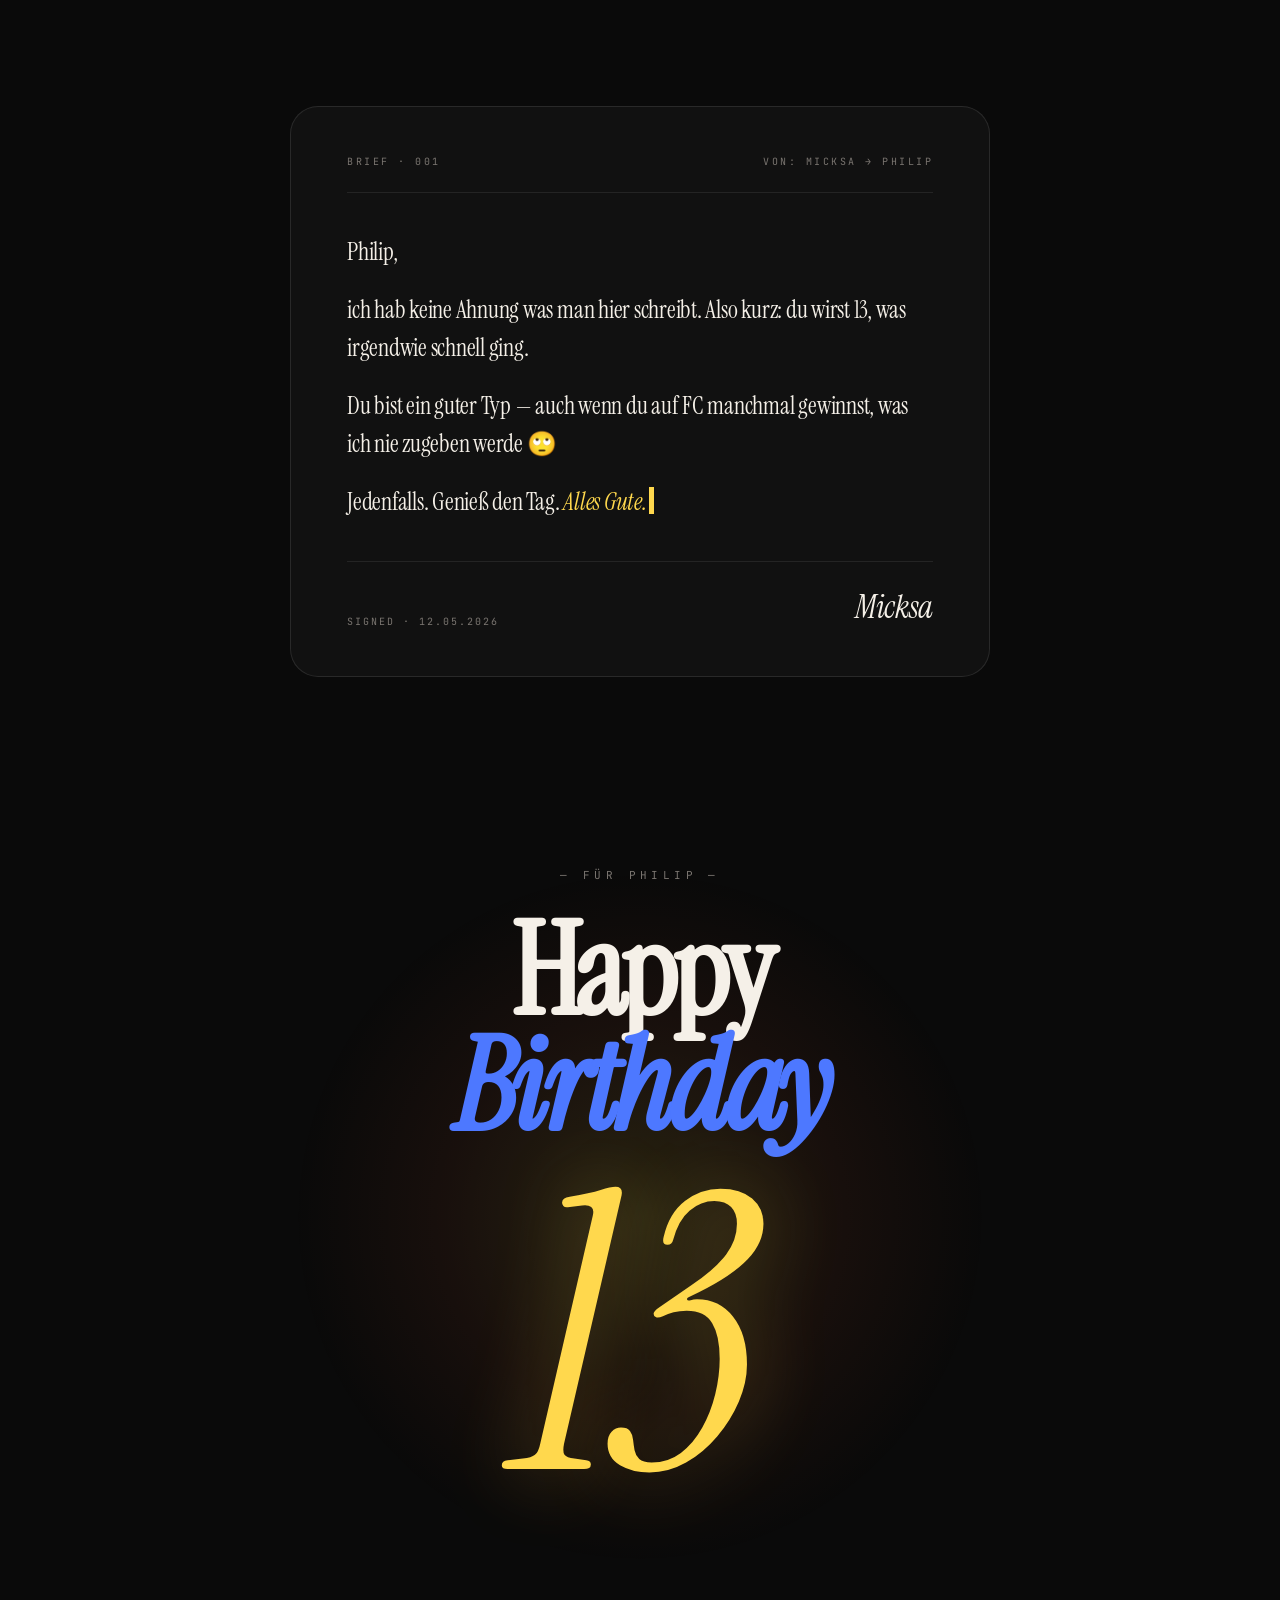
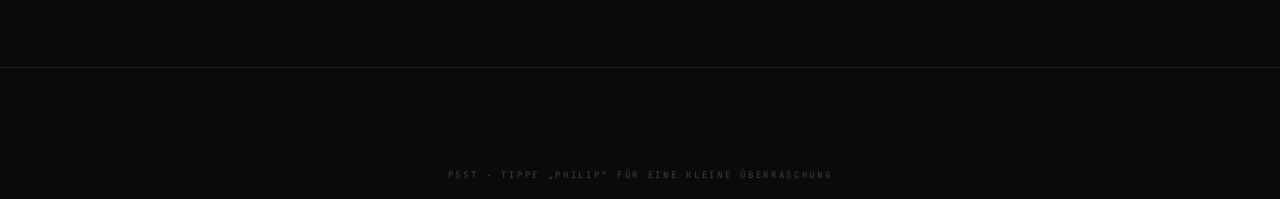
==== commit ae1cfc4f: "Easter eggs, achievement system, cleaner copy" ====
--- a/philip-birthday.html
+++ b/philip-birthday.html
@@ -436,29 +436,18 @@
   letter-spacing: -0.02em;
   padding: 0.05em 0.1em;
   position: relative;
-}
-
-/* Split-letter spans injected by JS */
-.hero-name .letter-wrap {
   background: linear-gradient(135deg, #fff 0%, var(--blue-light) 55%, var(--yellow) 100%);
   -webkit-background-clip: text;
   -webkit-text-fill-color: transparent;
   background-clip: text;
   background-size: 200% 200%;
-  animation: heroShimmer 6s ease-in-out infinite alternate;
-  display: inline-block;
-}
-
-.hero-name .letter {
-  display: inline-block;
-  opacity: 0;
-  transform: translateY(0.5em) scale(0.8);
-  transition: opacity 0.7s cubic-bezier(0.2, 0.7, 0.2, 1),
-              transform 0.7s cubic-bezier(0.2, 0.7, 0.2, 1);
-}
-.hero-name .letter.in {
-  opacity: 1;
-  transform: translateY(0) scale(1);
+  animation: heroReveal 1.2s cubic-bezier(0.2, 0.7, 0.2, 1) 0.6s both,
+             heroShimmer 6s ease-in-out 1.8s infinite alternate;
+}
+
+@keyframes heroReveal {
+  from { opacity: 0; filter: blur(12px); transform: scale(0.88) translateY(0.2em); }
+  to   { opacity: 1; filter: blur(0); transform: scale(1) translateY(0); }
 }
 
 @keyframes heroShimmer {
@@ -1019,6 +1008,141 @@
   .cursor-dot, .cursor-ring { display: none; }
 }
 
+/* ========== Easter egg counter ========== */
+.egg-counter {
+  position: fixed;
+  bottom: 28px;
+  left: 28px;
+  z-index: 500;
+  font-family: 'JetBrains Mono', monospace;
+  font-size: 10px;
+  letter-spacing: 0.2em;
+  color: var(--fg-dim);
+  opacity: 0.35;
+  transition: opacity 0.3s;
+  backdrop-filter: blur(12px);
+  background: rgba(255,255,255,0.04);
+  border: 1.5px solid rgba(255,255,255,0.08);
+  border-radius: 999px;
+  padding: 8px 14px;
+}
+.egg-counter:hover { opacity: 1; }
+.egg-counter.found-all {
+  opacity: 1;
+  border-color: var(--yellow);
+  color: var(--yellow);
+  box-shadow: 0 0 20px var(--yellow-glow);
+}
+
+/* ========== Achievement toast ========== */
+#achievement {
+  position: fixed;
+  bottom: 2.5rem;
+  left: 50%;
+  transform: translateX(-50%) translateY(calc(100% + 4rem));
+  background: rgba(8, 8, 12, 0.95);
+  backdrop-filter: blur(24px);
+  border: 1.5px solid rgba(255,255,255,0.14);
+  border-radius: 18px;
+  padding: 1.1rem 1.4rem 1.3rem;
+  display: flex;
+  align-items: center;
+  gap: 1.1rem;
+  z-index: 8500;
+  transition: transform 0.55s cubic-bezier(0.2, 0.7, 0.2, 1);
+  min-width: 280px;
+  max-width: 360px;
+  box-shadow: 0 24px 60px rgba(0,0,0,0.6), inset 0 1px 0 rgba(255,255,255,0.06);
+  pointer-events: none;
+  overflow: hidden;
+}
+#achievement.show {
+  transform: translateX(-50%) translateY(0);
+}
+.ach-icon {
+  font-size: 2rem;
+  flex-shrink: 0;
+  line-height: 1;
+}
+.ach-body { flex: 1; min-width: 0; }
+.ach-label {
+  font-family: 'JetBrains Mono', monospace;
+  font-size: 8px;
+  letter-spacing: 0.35em;
+  text-transform: uppercase;
+  color: var(--yellow);
+  margin-bottom: 0.25rem;
+}
+.ach-title {
+  font-family: 'Instrument Serif', serif;
+  font-size: 1.15rem;
+  letter-spacing: -0.01em;
+  color: var(--fg);
+  line-height: 1.2;
+}
+.ach-desc {
+  font-family: 'JetBrains Mono', monospace;
+  font-size: 10px;
+  letter-spacing: 0.08em;
+  color: var(--fg-dim);
+  margin-top: 0.2rem;
+}
+.ach-progress {
+  position: absolute;
+  bottom: 0; left: 0; right: 0;
+  height: 2px;
+  background: rgba(255,255,255,0.06);
+}
+.ach-progress::after {
+  content: '';
+  position: absolute;
+  top: 0; left: 0; bottom: 0;
+  width: 100%;
+  background: linear-gradient(90deg, var(--blue), var(--yellow));
+  transform-origin: left;
+}
+#achievement.show .ach-progress::after {
+  animation: achBar 3.5s linear forwards;
+}
+@keyframes achBar {
+  from { transform: scaleX(1); }
+  to   { transform: scaleX(0); }
+}
+
+/* ========== Hero sparkles ========== */
+.sparkle {
+  position: fixed;
+  border-radius: 50%;
+  pointer-events: none;
+  z-index: 9002;
+  background: var(--yellow);
+  box-shadow: 0 0 8px var(--yellow-glow);
+}
+
+/* ========== Screen flash ========== */
+.screen-flash {
+  position: fixed;
+  inset: 0;
+  pointer-events: none;
+  z-index: 7500;
+}
+
+/* ========== Hero name clickable hint ========== */
+.hero-name { cursor: default; }
+.hero-name:hover { cursor: crosshair; }
+
+/* ========== Finale num clickable ========== */
+.finale-num { cursor: pointer; }
+.finale-num:hover {
+  text-shadow: 0 0 120px var(--yellow-glow), 0 0 40px rgba(255,216,77,0.8) !important;
+}
+
+/* ========== Konami flash ========== */
+@keyframes konamiFlash {
+  0%, 100% { opacity: 0; }
+  10%, 90% { opacity: 1; }
+}
+
 </style>
 </head>
 <body>
@@ -1037,15 +1161,25 @@
 <!-- Scroll progress bar -->
 <div class="scroll-progress"><div class="fill"></div></div>
 
-<!-- Sound toggle -->
-<button class="sound-toggle" data-magnetic aria-label="Sound an/aus">
-  <span class="bars"><span></span><span></span><span></span><span></span></span>
-  <span class="label">SOUND OFF</span>
-</button>
-
 <!-- Custom cursor (mouse devices only) -->
 <div class="cursor-dot"></div>
 <div class="cursor-ring"></div>
+
+<!-- Easter egg counter -->
+<div class="egg-counter" id="egg-counter" title="Easter Eggs">
+  <span id="egg-found">0</span>/7 🔍
+</div>
+
+<!-- Achievement toast -->
+<div id="achievement" aria-live="polite">
+  <div class="ach-icon" id="ach-icon">🏆</div>
+  <div class="ach-body">
+    <div class="ach-label">Achievement Unlocked</div>
+    <div class="ach-title" id="ach-title">—</div>
+    <div class="ach-desc" id="ach-desc">—</div>
+  </div>
+  <div class="ach-progress" id="ach-progress"></div>
+</div>
 
 <!-- ===== INTRO OVERLAY ===== -->
 <div id="intro-overlay">
@@ -1058,7 +1192,7 @@
 <section id="hero" data-parallax-scene>
   <div class="hero-bg-glow"></div>
   <div class="hero-eyebrow reveal">Happy 13th Birthday</div>
-  <h1 class="hero-name" data-split-letters>Philip</h1>
+  <h1 class="hero-name">Philip</h1>
   <p class="hero-subline reveal delay-3">Heute. Nur um <em>dich.</em></p>
   <div class="hero-date-pill reveal delay-4" data-magnetic>
     <span class="dot"></span>
@@ -1143,28 +1277,28 @@
   </div>
 </section>
 
-<!-- ===== DISCORD / BUM BUM ===== -->
+<!-- ===== CHAT ===== -->
 <section id="discord">
-  <div class="section-label reveal" data-scramble>Discord-Edition</div>
+  <div class="section-label reveal" data-scramble>Jeden Tag</div>
   <h2 class="hobbies-heading reveal delay-1">
-    Discord, jeden Tag.<br>Schule, <em>irgendwie auch.</em>
+    Immer irgendwo<br><em>online.</em>
   </h2>
   <div class="discord-chat reveal delay-2">
     <div class="discord-bubble">
       <div class="user">Philip · heute</div>
-      yo was geht
+      yo
     </div>
     <div class="discord-bubble right">
       <div class="user">Micksa · heute</div>
-      nix, zocken?
+      was geht
     </div>
     <div class="discord-bubble">
       <div class="user">Philip · heute</div>
-      ja komm
+      alles gut, du?
     </div>
-    <div class="discord-bubble right bum-trigger" style="cursor:pointer">
-      <div class="user">Micksa · heute — klick mich 👇</div>
-      <strong style="color:var(--yellow); font-size:1.2rem;">Bum Bum</strong>
+    <div class="discord-bubble right bum-trigger" style="cursor:pointer" title="🤔">
+      <div class="user">Micksa · heute</div>
+      auch gut 👋
     </div>
   </div>
 </section>
@@ -1178,9 +1312,9 @@
     </div>
     <div class="brief-text">
       <p>Philip,</p>
-      <p>Happy Birthday! Du wirst 13 — und ich hab keine Ahnung was ich hier großartig schreiben soll, also: du bist ein cooler Typ, wir haben Spaß zusammen, und das reicht eigentlich.</p>
-      <p>FC 26, Fortnite, Minecraft — alles gut. Auch wenn du manchmal gewinnst 🙄</p>
-      <p>Jedenfalls. Genieß den Tag. Und falls du mich auf Discord siehst... <em>Bum Bum.</em><span class="brief-cursor"></span></p>
+      <p>ich hab keine Ahnung was man hier schreibt. Also kurz: du wirst 13, was irgendwie schnell ging.</p>
+      <p>Du bist ein guter Typ — auch wenn du auf FC manchmal gewinnst, was ich nie zugeben werde 🙄</p>
+      <p>Jedenfalls. Genieß den Tag.<em> Alles Gute.</em><span class="brief-cursor"></span></p>
     </div>
     <div class="brief-signature">
       <span class="from">Signed · 12.05.2026</span>
@@ -1219,118 +1353,29 @@
 (function () {
   'use strict';
 
-  // ============ Audio ============
-  let audioCtx = null, masterGain = null, ambientNodes = null, soundOn = false;
+  // ============ Audio (nur Bum Bum) ============
+  let audioCtx = null;
 
   function initAudio() {
     if (audioCtx) return;
     try {
       const AC = window.AudioContext || window.webkitAudioContext;
       audioCtx = new AC();
-      masterGain = audioCtx.createGain();
-      masterGain.gain.value = 0;
-      masterGain.connect(audioCtx.destination);
     } catch (e) {}
   }
 
-  function startAmbient() {
-    if (!audioCtx || ambientNodes) return;
-    const now = audioCtx.currentTime;
-
-    const osc1 = audioCtx.createOscillator(); osc1.type = 'sine'; osc1.frequency.value = 55;
-    const osc2 = audioCtx.createOscillator(); osc2.type = 'sine'; osc2.frequency.value = 82.4;
-    const oscGain = audioCtx.createGain(); oscGain.gain.value = 0.12;
-
-    const lfo = audioCtx.createOscillator(); lfo.frequency.value = 0.08;
-    const lfoG = audioCtx.createGain(); lfoG.gain.value = 0.06;
-    lfo.connect(lfoG).connect(oscGain.gain);
-
-    const bufSize = 2 * audioCtx.sampleRate;
-    const buf = audioCtx.createBuffer(1, bufSize, audioCtx.sampleRate);
-    const d = buf.getChannelData(0);
-    for (let i = 0; i < bufSize; i++) d[i] = Math.random() * 2 - 1;
-    const noise = audioCtx.createBufferSource(); noise.buffer = buf; noise.loop = true;
-    const nf = audioCtx.createBiquadFilter(); nf.type = 'lowpass'; nf.frequency.value = 350;
-    const ng = audioCtx.createGain(); ng.gain.value = 0.025;
-    noise.connect(nf).connect(ng).connect(masterGain);
-
-    osc1.connect(oscGain); osc2.connect(oscGain); oscGain.connect(masterGain);
-    [osc1, osc2, lfo, noise].forEach(n => n.start(now));
-    ambientNodes = { osc1, osc2, lfo, noise };
-  }
-
-  function stopAmbient() {
-    if (!ambientNodes || !audioCtx) return;
-    const now = audioCtx.currentTime;
-    try { Object.values(ambientNodes).forEach(n => n.stop(now + 0.05)); } catch (e) {}
-    ambientNodes = null;
-  }
-
-  function sfxClick(freq = 440, dur = 0.08, vol = 0.1) {
-    if (!audioCtx || !soundOn) return;
-    const t = audioCtx.currentTime;
-    const o = audioCtx.createOscillator(); o.type = 'triangle'; o.frequency.value = freq;
-    const g = audioCtx.createGain(); g.gain.value = 0;
-    g.gain.linearRampToValueAtTime(vol, t + 0.005);
-    g.gain.exponentialRampToValueAtTime(0.0001, t + dur);
-    o.connect(g).connect(masterGain); o.start(t); o.stop(t + dur + 0.02);
-  }
-
   function sfxBum() {
-    if (!audioCtx || !soundOn) return;
+    if (!audioCtx) return;
+    if (audioCtx.state === 'suspended') audioCtx.resume();
     const t = audioCtx.currentTime;
     const o = audioCtx.createOscillator(); o.type = 'sine';
     o.frequency.setValueAtTime(110, t);
     o.frequency.exponentialRampToValueAtTime(38, t + 0.35);
     const g = audioCtx.createGain(); g.gain.value = 0;
-    g.gain.linearRampToValueAtTime(0.38, t + 0.01);
+    g.gain.linearRampToValueAtTime(0.3, t + 0.01);
     g.gain.exponentialRampToValueAtTime(0.001, t + 0.55);
-    o.connect(g).connect(masterGain); o.start(t); o.stop(t + 0.6);
-  }
-
-  function sfxWhoosh() {
-    if (!audioCtx || !soundOn) return;
-    const t = audioCtx.currentTime;
-    const size = audioCtx.sampleRate * 0.5;
-    const buf = audioCtx.createBuffer(1, size, audioCtx.sampleRate);
-    const d = buf.getChannelData(0);
-    for (let i = 0; i < size; i++) d[i] = Math.random() * 2 - 1;
-    const src = audioCtx.createBufferSource(); src.buffer = buf;
-    const filt = audioCtx.createBiquadFilter(); filt.type = 'bandpass'; filt.Q.value = 1.5;
-    filt.frequency.setValueAtTime(150, t);
-    filt.frequency.exponentialRampToValueAtTime(3500, t + 0.35);
-    const g = audioCtx.createGain(); g.gain.value = 0;
-    g.gain.linearRampToValueAtTime(0.18, t + 0.04);
-    g.gain.linearRampToValueAtTime(0, t + 0.45);
-    src.connect(filt).connect(g).connect(masterGain); src.start(t); src.stop(t + 0.5);
-  }
-
-  function sfxPop() {
-    if (!audioCtx || !soundOn) return;
-    const t = audioCtx.currentTime;
-    const o = audioCtx.createOscillator(); o.type = 'sine';
-    o.frequency.setValueAtTime(600, t);
-    o.frequency.exponentialRampToValueAtTime(200, t + 0.12);
-    const g = audioCtx.createGain(); g.gain.value = 0;
-    g.gain.linearRampToValueAtTime(0.2, t + 0.005);
-    g.gain.exponentialRampToValueAtTime(0.001, t + 0.15);
-    o.connect(g).connect(masterGain); o.start(t); o.stop(t + 0.18);
-  }
-
-  function toggleSound() {
-    initAudio();
-    if (!audioCtx) return;
-    if (audioCtx.state === 'suspended') audioCtx.resume();
-    soundOn = !soundOn;
-    const target = soundOn ? 0.45 : 0;
-    masterGain.gain.cancelScheduledValues(audioCtx.currentTime);
-    masterGain.gain.setTargetAtTime(target, audioCtx.currentTime, 0.4);
-    const btn = document.querySelector('.sound-toggle');
-    if (btn) {
-      btn.classList.toggle('on', soundOn);
-      btn.querySelector('.label').textContent = soundOn ? 'SOUND ON' : 'SOUND OFF';
-    }
-    if (soundOn) startAmbient(); else setTimeout(stopAmbient, 700);
+    o.connect(g).connect(audioCtx.destination);
+    o.start(t); o.stop(t + 0.6);
   }
 
   // ============ BUM BUM ============
@@ -1440,7 +1485,7 @@
     }
     animateRing();
 
-    const interactives = 'button, a, .hobby-card, .game-card, .bum-trigger, .sound-toggle, .discord-bubble';
+    const interactives = 'button, a, .hobby-card, .game-card, .bum-trigger, .discord-bubble';
     document.querySelectorAll(interactives).forEach(el => {
       el.addEventListener('mouseenter', () => {
         dot.classList.add('hover');
@@ -1535,35 +1580,6 @@
     tick();
   }
 
-  // ============ Split letters (hero name) ============
-  function setupSplitLetters() {
-    document.querySelectorAll('[data-split-letters]').forEach(el => {
-      const text = el.textContent.trim();
-      el.innerHTML = '';
-      el.style.opacity = '1';
-
-      // Wrap in a gradient container
-      const wrap = document.createElement('span');
-      wrap.className = 'letter-wrap';
-
-      [...text].forEach((char, i) => {
-        const span = document.createElement('span');
-        span.className = 'letter';
-        span.textContent = char === ' ' ? ' ' : char;
-        span.style.transitionDelay = `${i * 0.07}s`;
-        wrap.appendChild(span);
-      });
-
-      el.appendChild(wrap);
-    });
-  }
-
-  function triggerLetters() {
-    document.querySelectorAll('.hero-name .letter').forEach(span => {
-      span.classList.add('in');
-    });
-  }
-
   // ============ Finale number count-up ============
   function setupFinaleNum() {
     const el = document.querySelector('[data-finale-num]');
@@ -1594,13 +1610,8 @@
     const btn = overlay.querySelector('.intro-btn');
     const go = () => {
       initAudio();
-      if (audioCtx && audioCtx.state === 'suspended') audioCtx.resume();
-      if (!soundOn) toggleSound();
-      sfxWhoosh();
       overlay.classList.add('gone');
       setTimeout(() => overlay.remove(), 1100);
-      // Trigger hero letter animation after intro fades
-      setTimeout(triggerLetters, 400);
     };
     btn.addEventListener('click', e => { e.stopPropagation(); go(); });
   }
@@ -1610,7 +1621,7 @@
     const els = document.querySelectorAll('.reveal, .reveal-up, .reveal-scale');
     const obs = new IntersectionObserver(entries => {
       entries.forEach(e => {
-        if (e.isIntersecting) { e.target.classList.add('in'); sfxPop(); }
+        if (e.isIntersecting) e.target.classList.add('in');
       });
     }, { threshold: 0.12, rootMargin: '0px 0px -8% 0px' });
     els.forEach(el => obs.observe(el));
@@ -1644,31 +1655,198 @@
     setInterval(update, 60000);
   }
 
-  // ============ BumBum triggers (only explicit) ============
-  function setupBumBum() {
+  // ============ Achievement System ============
+  let achTimer = null;
+  function showAchievement(icon, title, desc) {
+    const el = document.getElementById('achievement');
+    if (!el) return;
+    document.getElementById('ach-icon').textContent = icon;
+    document.getElementById('ach-title').textContent = title;
+    document.getElementById('ach-desc').textContent = desc;
+    el.classList.remove('show');
+    void el.offsetWidth;
+    el.classList.add('show');
+    clearTimeout(achTimer);
+    achTimer = setTimeout(() => el.classList.remove('show'), 3600);
+  }
+
+  // ============ Screen flash ============
+  function screenFlash(color = 'rgba(255,216,77,0.22)') {
+    const el = document.createElement('div');
+    el.className = 'screen-flash';
+    el.style.background = color;
+    document.body.appendChild(el);
+    el.animate(
+      [{ opacity: 1 }, { opacity: 0 }],
+      { duration: 700, easing: 'ease-out', fill: 'forwards' }
+    ).onfinish = () => el.remove();
+  }
+
+  // ============ Big confetti drop ============
+  function bigConfettiDrop() {
+    const colors = ['#1d4eff','#ffd84d','#ff6b35','#39d98a','#ff4d9e','#4d78ff'];
+    for (let i = 0; i < 70; i++) {
+      setTimeout(() => {
+        const p = document.createElement('div');
+        const size = 6 + Math.random() * 10;
+        const color = colors[Math.floor(Math.random() * colors.length)];
+        p.style.cssText = `
+          position:fixed; left:${Math.random()*100}%; top:-20px;
+          width:${size}px; height:${size}px; background:${color};
+          border-radius:${Math.random()>.5?'50%':'3px'};
+          pointer-events:none; z-index:8998;
+        `;
+        document.body.appendChild(p);
+        const tx = (Math.random() - 0.5) * 300;
+        p.animate([
+          { transform: 'translateY(0) rotate(0deg)', opacity: 1 },
+          { transform: `translateY(${window.innerHeight+60}px) translateX(${tx}px) rotate(${720*(Math.random()>.5?1:-1)}deg)`, opacity: 0 }
+        ], { duration: 2000 + Math.random()*1200, easing: 'ease-in', fill: 'forwards' }).onfinish = () => p.remove();
+      }, Math.random() * 500);
+    }
+  }
+
+  // ============ Hero sparkles ============
+  function setupHeroSparkles() {
+    const hero = document.querySelector('.hero-name');
+    if (!hero || !window.matchMedia('(pointer: fine)').matches) return;
+    let lastSpark = 0;
+    hero.addEventListener('mousemove', e => {
+      const now = performance.now();
+      if (now - lastSpark < 70) return;
+      lastSpark = now;
+      const sp = document.createElement('div');
+      const size = 3 + Math.random() * 7;
+      sp.className = 'sparkle';
+      sp.style.cssText = `left:${e.clientX}px;top:${e.clientY}px;width:${size}px;height:${size}px;`;
+      const colors = ['var(--yellow)','var(--blue-light)','#fff','var(--orange)'];
+      sp.style.background = colors[Math.floor(Math.random()*colors.length)];
+      document.body.appendChild(sp);
+      sp.animate([
+        { opacity: 1, transform: 'translate(-50%,-50%) scale(1)' },
+        { opacity: 0, transform: `translate(calc(-50% + ${(Math.random()-.5)*70}px),calc(-50% - ${20+Math.random()*50}px)) scale(0)` }
+      ], { duration: 600 + Math.random()*300, easing: 'ease-out', fill: 'forwards' }).onfinish = () => sp.remove();
+    });
+  }
+
+  // ============ Easter Eggs ============
+  function setupEasterEggs() {
+    const found = new Set();
+    let eggCount = 0;
+    const TOTAL = 7;
+
+    function unlock(id, icon, title, desc, cb) {
+      if (found.has(id)) return;
+      found.add(id);
+      eggCount++;
+      showAchievement(icon, title, desc);
+      const counter = document.getElementById('egg-found');
+      if (counter) counter.textContent = eggCount;
+      if (eggCount >= TOTAL) {
+        const wrap = document.getElementById('egg-counter');
+        if (wrap) { wrap.classList.add('found-all'); wrap.title = 'Alle Easter Eggs gefunden!'; }
+        setTimeout(() => showAchievement('🏆', 'Alle gefunden!', 'Du hast alle 7 Easter Eggs entdeckt.'), 4000);
+      }
+      if (cb) cb();
+    }
+
+    // 1. Chat bubble click → Bum Bum (hidden easter egg)
     document.addEventListener('click', e => {
       if (e.target.closest('.bum-trigger')) {
         showBumBum(e.clientX, e.clientY);
+        unlock('bumbum', '💬', 'Bum Bum', 'Das versteckte Easter Egg im Chat.', null);
       }
     });
-  }
-
-  // ============ Keyboard easter eggs ============
-  function setupKeyEggs() {
+
+    // 2. Double-click hero name
+    const heroName = document.querySelector('.hero-name');
+    if (heroName) {
+      heroName.addEventListener('dblclick', () => {
+        unlock('philip', '🎂', 'Birthday Boy', 'Philip — höchstpersönlich.', () => {
+          screenFlash('rgba(29,78,255,0.2)');
+          bigConfettiDrop();
+          sfxBum();
+        });
+      });
+    }
+
+    // 3. Click the "13" in finale
+    const finaleNum = document.querySelector('[data-finale-num]');
+    if (finaleNum) {
+      finaleNum.addEventListener('click', () => {
+        unlock('thirteen', '🎉', 'Dreizehn', 'Die Zahl des Jahres.', () => {
+          screenFlash('rgba(255,216,77,0.25)');
+          bigConfettiDrop();
+          sfxBum();
+          let n = 1;
+          const tick = () => { finaleNum.textContent = n; if (n < 13) { n++; setTimeout(tick, 65); } };
+          tick();
+        });
+      });
+    }
+
+    // 4. Click the date pill
+    const datePill = document.querySelector('.hero-date-pill');
+    if (datePill) {
+      datePill.style.cursor = 'pointer';
+      datePill.addEventListener('click', () => {
+        unlock('date', '📅', '12. Mai', 'Heute ist dein Tag.', () => {
+          screenFlash('rgba(57,217,138,0.18)');
+          spawnConfettiBurst(window.innerWidth/2, window.innerHeight/2, 30, '#39d98a');
+          sfxBum();
+        });
+      });
+    }
+
+    // 5. Right-click anywhere
+    document.addEventListener('contextmenu', e => {
+      e.preventDefault();
+      unlock('rightclick', '👀', 'Inspector', 'Neugierig? Gut so.', null);
+    });
+
+    // 6. Card sequence: ⚽ → 🎾 → 💬
+    let cardSeq = [];
+    document.querySelectorAll('.hobby-card').forEach((el, i) => {
+      el.addEventListener('click', () => {
+        cardSeq.push(i);
+        if (cardSeq.length > 3) cardSeq.shift();
+        if (cardSeq.join(',') === '0,1,2') {
+          unlock('sequence', '🏆', 'Sport Mode', 'Fußball → Tennis → Discord. In der richtigen Reihenfolge.', () => {
+            screenFlash('rgba(29,78,255,0.2)');
+            bigConfettiDrop();
+          });
+          cardSeq = [];
+        }
+      });
+    });
+
+    // 7. Keyboard: type "philip", "micksa", or Konami code
     const konami = ['ArrowUp','ArrowUp','ArrowDown','ArrowDown','ArrowLeft','ArrowRight','ArrowLeft','ArrowRight','b','a'];
     let buf = [];
     document.addEventListener('keydown', e => {
-      buf.push(e.key);
-      if (buf.length > 12) buf.shift();
-
+      buf.push(e.key); if (buf.length > 12) buf.shift();
+
+      // Konami
       if (buf.slice(-10).join(',').toLowerCase() === konami.join(',').toLowerCase()) {
-        for (let i = 0; i < 4; i++) setTimeout(() => showBumBum(), i * 200);
-        buf = [];
-        return;
+        unlock('konami', '🎮', 'Konami Veteran', '↑↑↓↓←→←→BA — ein Klassiker.', () => {
+          screenFlash('rgba(255,77,158,0.2)');
+          bigConfettiDrop();
+          sfxBum();
+        });
+        buf = []; return;
       }
-
-      if (buf.slice(-6).join('').toLowerCase() === 'philip') {
-        for (let i = 0; i < 3; i++) setTimeout(() => showBumBum(), i * 220);
+      // "philip"
+      const last6 = buf.slice(-6).join('').toLowerCase();
+      if (last6 === 'philip') {
+        showAchievement('👦', 'Hey Philip', 'Du tippst deinen eigenen Namen ein. Nice.');
+        for (let i = 0; i < 3; i++) setTimeout(() => showBumBum(), i * 200);
+        buf = []; return;
+      }
+      // "micksa"
+      if (last6 === 'micksa') {
+        unlock('micksa', '👋', 'Hey Micksa', 'Der Macher höchstpersönlich.', () => {
+          screenFlash('rgba(255,107,53,0.18)');
+        });
         buf = [];
       }
     });
@@ -1749,16 +1927,8 @@
     els.forEach(el => obs.observe(el));
   }
 
-  // ============ Hover SFX ============
-  function setupHoverSFX() {
-    document.querySelectorAll('.hobby-card, .game-card').forEach((el, i) => {
-      el.addEventListener('mouseenter', () => sfxClick(400 + i * 40, 0.05, 0.04));
-    });
-  }
-
   // ============ Init ============
   document.addEventListener('DOMContentLoaded', () => {
-    setupSplitLetters();   // Must run before intro, sets up spans
     setupIntro();
     setupFloatingConfetti();
     setupCursor();
@@ -1770,14 +1940,10 @@
     setupReveals();
     setupScrollProgress();
     setupCountdown();
-    setupBumBum();
-    setupKeyEggs();
-    setupHoverSFX();
+    setupEasterEggs();
+    setupHeroSparkles();
     setupFinaleNum();
 
-    // Sound toggle button
-    const btn = document.querySelector('.sound-toggle');
-    if (btn) btn.addEventListener('click', () => { toggleSound(); sfxClick(660); });
   });
 
 })();
